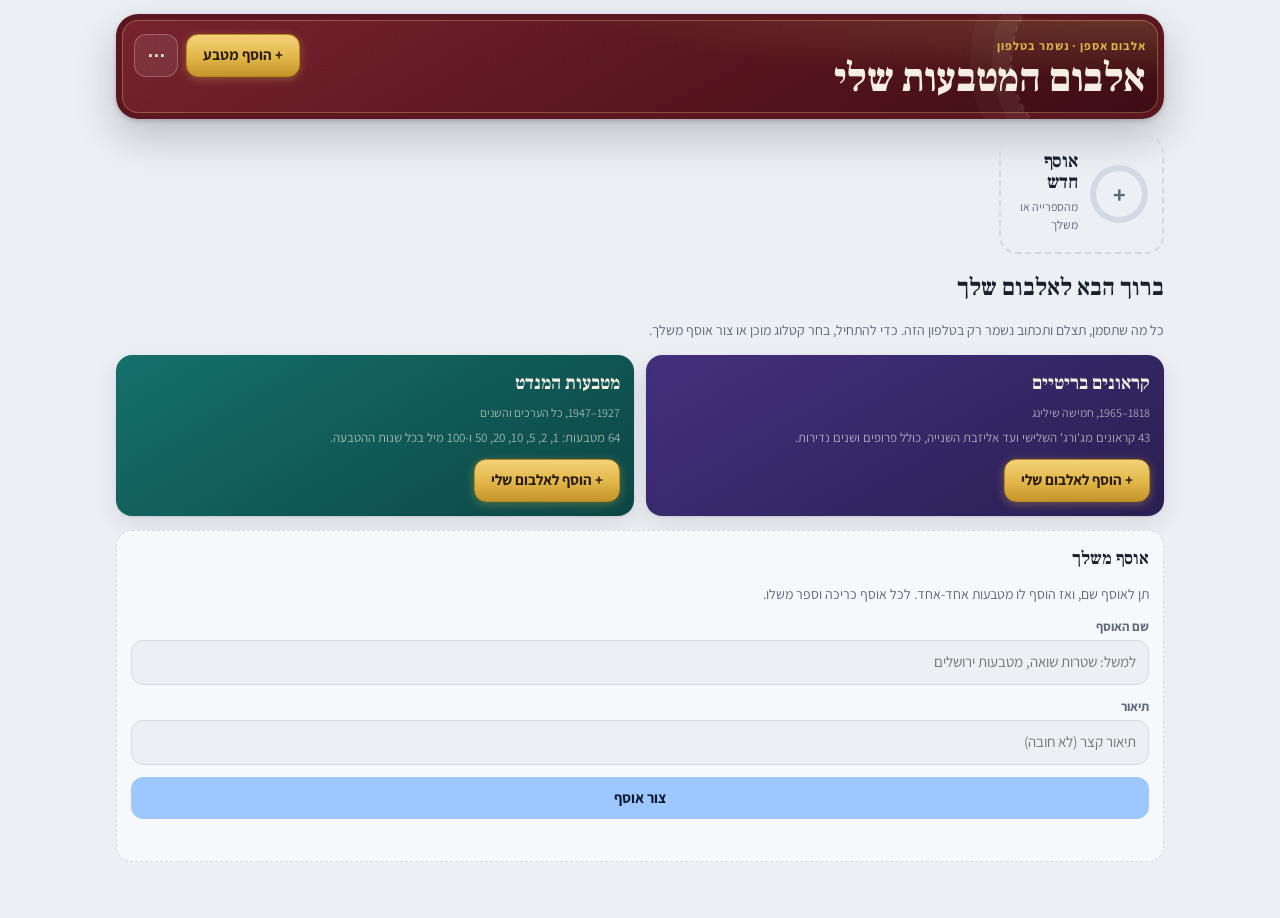
==== index.html @ 90df1fc4 "Separate personal data from the app: catalog library + per-device collections - catalog.js is now a " ====
<!doctype html>
<html lang="he" dir="rtl">
<head>
<meta charset="utf-8">
<meta name="viewport" content="width=device-width, initial-scale=1, viewport-fit=cover">
<meta name="theme-color" content="#1f3b5c">
<meta name="description" content="אלבום מעקב לאוסף מטבעות: מה יש, מה חסר, וצילום כל מטבע">
<title>אלבום מטבעות</title>
<link rel="manifest" href="manifest.webmanifest">
<link rel="icon" href="icons/icon-192.png" type="image/png">
<link rel="apple-touch-icon" href="icons/icon-192.png">
<link rel="preconnect" href="https://fonts.googleapis.com">
<link rel="preconnect" href="https://fonts.gstatic.com" crossorigin>
<link rel="stylesheet" href="https://fonts.googleapis.com/css2?family=Frank+Ruhl+Libre:wght@500;700;900&family=Assistant:wght@400;600;700&display=swap">
<link rel="stylesheet" href="styles.css">
</head>
<body>
<div class="wrap">
  <header class="hero">
    <div class="hero-top">
      <div class="hero-title">
        <span class="eyebrow">אלבום אספן · נשמר בטלפון</span>
        <h1>אלבום המטבעות שלי</h1>
      </div>
      <div class="top-actions">
        <button class="btn gold" id="addBtn" type="button">+ הוסף מטבע</button>
        <button class="btn ghost icon" id="menuBtn" type="button" aria-label="גיבוי והגדרות">⋯</button>
      </div>
    </div>
    <div class="hero-stats" id="stats"></div>
  </header>

  <div class="notice" id="notice" hidden></div>

  <div class="tabs" role="tablist" id="tabs"></div>

  <div class="toolbar">
    <div class="viewtoggle" role="group" aria-label="תצוגה">
      <button class="vt" data-v="album" aria-pressed="true" type="button">אלבום</button>
      <button class="vt" data-v="list" aria-pressed="false" type="button">רשימה</button>
    </div>
    <div class="chips" role="group" aria-label="סינון">
      <button class="chip" data-f="all" aria-pressed="true" type="button">הכול</button>
      <button class="chip" data-f="own" aria-pressed="false" type="button">יש לי</button>
      <button class="chip" data-f="miss" aria-pressed="false" type="button">חסר לי</button>
    </div>
    <div class="legend" id="legend"></div>
  </div>

  <section id="view" aria-live="polite"></section>
</div>

<div id="reader" hidden>
  <div class="reader-stage" id="readerStage"></div>
  <button class="reader-x" id="readerClose" type="button" aria-label="יציאה ממסך מלא">✕</button>
</div>

<div class="toast" id="toast" role="status" aria-live="polite" hidden></div>

<dialog id="sheet"><div class="sheet" id="sheetBody"></div></dialog>
<dialog id="adder"><div class="sheet" id="adderBody"></div></dialog>
<dialog id="menu"><div class="sheet" id="menuBody"></div></dialog>
<dialog id="cropper"><div class="sheet" id="cropperBody"></div></dialog>

<script src="catalog.js"></script>
<script src="store.js"></script>
<script src="photo.js"></script>
<script src="app.js"></script>
</body>
</html>
---- styles.css ----
/* Layout: a collector's album. Paper page; each series is a velvet tray (royal purple + gold for crowns,
   Mediterranean teal + copper for Mandate) with recessed holes; owned coins sit in their holes with a metal sheen. */
:root {
  --paper: #eceff4;
  --paper-2: #f7f8fb;
  --ink: #18202b;
  --muted: #5d6878;
  --line: #d3d9e2;

  /* series: crowns */
  --cr-velvet: #2a1f52; --cr-velvet-2: #43307e; --cr-accent: #e2b648; --cr-accent-ink: #2a1c00;
  /* series: mandate */
  --md-velvet: #0c4645; --md-velvet-2: #15706b; --md-accent: #e8945a; --md-accent-ink: #2b1100;

  --on-velvet: #f5efe1;
  --on-velvet-dim: rgba(245, 239, 225, .62);
  --ruby: #ff5c6c;
  --ok: #2c7a4b;

  --silver-a: #ffffff; --silver-b: #c4ccd6; --silver-c: #727e8c;
  --bronze-a: #ffd7ae; --bronze-b: #c27c45; --bronze-c: #6b3a17;
  --cuni-a: #fbfbf6; --cuni-b: #c9ccc2; --cuni-c: #7f857b;
  --coin-ink: #1a222d;

  --shadow-1: 0 1px 2px rgba(16, 22, 34, .10), 0 8px 24px rgba(16, 22, 34, .10);
  --shadow-2: 0 2px 4px rgba(16, 22, 34, .18), 0 18px 40px rgba(16, 22, 34, .22);
  --f-display: "Frank Ruhl Libre", "David", "Times New Roman", serif;
  --f-body: "Assistant", "Segoe UI", Arial, sans-serif;
  --f-cypher: "Frank Ruhl Libre", Georgia, serif;
  color-scheme: light;

  /* active series (switched by body[data-series]) */
  --velvet: var(--cr-velvet); --velvet-2: var(--cr-velvet-2); --accent: var(--cr-accent); --accent-ink: var(--cr-accent-ink);
}
@media (prefers-color-scheme: dark) { :root {
  --paper: #0d1117; --paper-2: #161c25; --ink: #e9edf3; --muted: #9ba7b6; --line: #2b3542; --ok: #7ccf9b;
  --shadow-1: 0 1px 2px rgba(0, 0, 0, .5), 0 8px 24px rgba(0, 0, 0, .35);
  --shadow-2: 0 2px 4px rgba(0, 0, 0, .6), 0 18px 40px rgba(0, 0, 0, .5);
  color-scheme: dark } }
body[data-series="mandate"] { --velvet: var(--md-velvet); --velvet-2: var(--md-velvet-2); --accent: var(--md-accent); --accent-ink: var(--md-accent-ink); }

* { box-sizing: border-box }
[hidden] { display: none !important; }
html, body { margin: 0; }
body { background: var(--paper); color: var(--ink); font-family: var(--f-body); font-size: 15px; line-height: 1.5;
  padding-top: env(safe-area-inset-top, 0px); padding-bottom: env(safe-area-inset-bottom, 0px); -webkit-tap-highlight-color: transparent; }
.wrap { max-width: 1080px; margin: 0 auto; padding-inline: 16px; padding-block: 14px 56px; display: grid; grid-template-columns: minmax(0, 1fr); gap: 16px; }
#view { display: grid; grid-template-columns: minmax(0, 1fr); gap: 16px; min-width: 0; }
h1, h2, h3 { font-family: var(--f-display); text-wrap: balance; margin: 0; }
button, input, select, textarea { font: inherit; color: inherit; }
button { cursor: pointer; }
:focus-visible { outline: 2px solid var(--accent); outline-offset: 2px; }

/* ---------- buttons ---------- */
.btn { border: 1px solid var(--line); background: var(--paper-2); border-radius: 12px; padding: 9px 16px; font-weight: 700; transition: transform .12s ease, filter .12s ease; }
.btn:active { transform: translateY(1px); }
.btn.gold { background: linear-gradient(180deg, #f3d27a, var(--cr-accent) 55%, #c4942a); color: var(--cr-accent-ink); border-color: #b9891f; box-shadow: 0 2px 10px rgba(226, 182, 72, .35); }
.btn.primary { background: var(--velvet); color: var(--on-velvet); border-color: var(--velvet); }
.btn.accent { background: var(--accent); color: var(--accent-ink); border-color: var(--accent); }
.btn.ghost { background: rgba(255, 255, 255, .08); border-color: rgba(255, 255, 255, .25); color: var(--on-velvet); }
.btn.icon { padding-inline: 12px; font-size: 18px; line-height: 1; }
.btn.danger { color: #c4364a; border-color: currentColor; background: transparent; }
.btn:disabled { opacity: .5; cursor: not-allowed; }

/* ---------- hero ---------- */
.hero { position: relative; overflow: hidden; border-radius: 22px; padding: 20px 18px 18px; color: var(--on-velvet);
  background:
    radial-gradient(120% 140% at 100% 0%, rgba(227, 192, 106, .22), transparent 45%),
    repeating-radial-gradient(circle at 20% 30%, rgba(0, 0, 0, .05) 0 1px, transparent 1px 3px),
    linear-gradient(150deg, #7a2430 0%, #5b1620 55%, #3e0d14 100%);
  box-shadow: inset 0 0 0 6px #5b1620, inset 0 0 0 7px rgba(227, 192, 106, .35), var(--shadow-2); display: grid; gap: 16px; }
.hero::after { content: ""; position: absolute; inset-inline-start: -40px; top: -50px; width: 190px; height: 190px; border-radius: 50%;
  border: 2px dashed rgba(245, 239, 225, .14); box-shadow: 0 0 0 18px rgba(245, 239, 225, .04), 0 0 0 40px rgba(245, 239, 225, .03); pointer-events: none; }
.hero-top { display: flex; flex-wrap: wrap; align-items: start; justify-content: space-between; gap: 12px; position: relative; z-index: 1; }
.eyebrow { font-size: 12px; letter-spacing: .08em; color: var(--cr-accent); font-weight: 700; }
.hero h1 { font-size: clamp(26px, 7vw, 40px); font-weight: 900; line-height: 1.1; letter-spacing: -.01em; }
.top-actions { display: flex; gap: 8px; }
.hero-stats { display: grid; grid-template-columns: repeat(3, minmax(0, 1fr)); gap: 10px; position: relative; z-index: 1; }
.stat { background: rgba(255, 255, 255, .08); border: 1px solid rgba(255, 255, 255, .14); border-radius: 14px; padding: 10px 12px; display: grid; gap: 2px; min-width: 0; }
.stat b { font-family: var(--f-display); font-size: 26px; line-height: 1; font-variant-numeric: tabular-nums; }
.stat span { font-size: 12px; color: var(--on-velvet-dim); }
.stat.gold b { color: var(--cr-accent); }
.stat.copper b { color: var(--md-accent); }

/* ---------- series tabs ---------- */
.tabs { display: grid; grid-template-columns: repeat(2, minmax(0, 1fr)); gap: 12px; }
.tab { --tv: var(--cr-velvet); --tv2: var(--cr-velvet-2); --ta: var(--cr-accent);
  position: relative; text-align: start; border: 2px solid transparent; border-radius: 18px; padding: 14px; color: var(--on-velvet);
  background: linear-gradient(150deg, var(--tv2), var(--tv)); display: grid; grid-template-columns: auto minmax(0, 1fr); gap: 4px 12px; align-items: center;
  box-shadow: var(--shadow-1); opacity: .62; transition: opacity .2s ease, transform .2s ease, box-shadow .2s ease; }
.tab.mandate { --tv: var(--md-velvet); --tv2: var(--md-velvet-2); --ta: var(--md-accent); }
.tab[aria-selected="true"] { opacity: 1; border-color: var(--ta); box-shadow: var(--shadow-2); transform: translateY(-2px); }
.tab .ring { grid-row: span 3; width: 58px; height: 58px; border-radius: 50%; display: grid; place-items: center;
  background: conic-gradient(var(--ta) calc(var(--p) * 1%), rgba(255, 255, 255, .14) 0); }
.tab .ring span { width: 46px; height: 46px; border-radius: 50%; background: var(--tv); display: grid; place-items: center; font-weight: 700; font-size: 14px; font-variant-numeric: tabular-nums; }
.tab .t-name { font-family: var(--f-display); font-size: 19px; font-weight: 700; line-height: 1.15; }
.tab .t-sub { font-size: 12px; color: var(--on-velvet-dim); }
.tab .t-count { font-size: 13px; font-weight: 700; color: var(--ta); font-variant-numeric: tabular-nums; }

/* ---------- toolbar ---------- */
.toolbar { display: flex; flex-wrap: wrap; gap: 10px; align-items: center; justify-content: space-between; }
.chips { display: inline-flex; gap: 4px; padding: 4px; background: var(--paper-2); border: 1px solid var(--line); border-radius: 99px; }
.chip { border: 0; background: transparent; border-radius: 99px; padding: 5px 14px; font-size: 14px; font-weight: 600; color: var(--muted); }
.chip[aria-pressed="true"] { background: var(--velvet); color: var(--on-velvet); box-shadow: 0 2px 8px rgba(0, 0, 0, .18); }
.legend { display: flex; gap: 12px; flex-wrap: wrap; color: var(--muted); font-size: 13px; align-items: center; }
.legend span { display: inline-flex; align-items: center; gap: 6px; }
.legend .mini { width: 14px; height: 14px; border-radius: 50%; display: inline-block; }

.notice { border-radius: 16px; padding: 12px 14px; background: var(--paper-2); border: 1px solid var(--line); box-shadow: var(--shadow-1);
  display: flex; flex-wrap: wrap; gap: 8px 12px; align-items: center; }

/* ---------- velvet album trays ---------- */
.tray { position: relative; border-radius: 20px; padding: 18px 16px; color: var(--on-velvet); min-width: 0; display: grid; grid-template-columns: minmax(0, 1fr); gap: 6px;
  background:
    radial-gradient(140% 90% at 50% -10%, rgba(255, 255, 255, .10), transparent 60%),
    repeating-linear-gradient(45deg, rgba(255, 255, 255, .018) 0 2px, transparent 2px 5px),
    linear-gradient(180deg, var(--velvet-2), var(--velvet));
  box-shadow: inset 0 0 0 1px rgba(255, 255, 255, .06), inset 0 0 0 6px rgba(0, 0, 0, .12), var(--shadow-2); }
.tray-head { display: grid; gap: 2px; padding-bottom: 6px; }
.tray-head h2 { font-size: 22px; }
.tray-head p { margin: 0; color: var(--on-velvet-dim); font-size: 13px; }
.tri { font-size: 13px; color: var(--accent); letter-spacing: .02em; }

.reign { display: grid; gap: 12px; padding-block: 14px 10px; border-top: 1px solid rgba(255, 255, 255, .10); }
.reign-head { display: flex; align-items: center; gap: 12px; }
.cypher { flex: none; width: 46px; height: 46px; border-radius: 50%; display: grid; place-items: center;
  font-family: var(--f-cypher); font-style: italic; font-weight: 700; font-size: 12px; letter-spacing: .02em; color: var(--accent-ink);
  background: radial-gradient(circle at 35% 30%, #fbe7a6, var(--cr-accent) 55%, #9c7316); box-shadow: 0 2px 6px rgba(0, 0, 0, .35); }
.reign-head h3 { font-size: 18px; font-weight: 700; line-height: 1.2; }
.reign-head small { display: block; color: var(--on-velvet-dim); font-size: 12px; font-variant-numeric: tabular-nums; }
.reign-head .mini-bar { margin-inline-start: auto; width: 64px; height: 6px; border-radius: 99px; background: rgba(255, 255, 255, .12); overflow: hidden; flex: none; }
.reign-head .mini-bar i { display: block; height: 100%; background: var(--accent); border-radius: inherit; }
.slots { display: flex; flex-wrap: wrap; gap: 16px 12px; }

/* holes & coins */
.slot { border: 0; background: none; padding: 0; display: grid; justify-items: center; gap: 6px; width: 74px; color: inherit; }
.coin { width: 62px; height: 62px; border-radius: 50%; display: grid; place-items: center; position: relative; overflow: visible;
  font-family: var(--f-display); font-weight: 700; font-size: 15px; font-variant-numeric: tabular-nums; color: var(--on-velvet-dim);
  background: radial-gradient(circle at 50% 35%, rgba(0, 0, 0, .18), rgba(0, 0, 0, .38));
  box-shadow: inset 0 4px 10px rgba(0, 0, 0, .55), inset 0 -1px 0 rgba(255, 255, 255, .10), 0 1px 0 rgba(255, 255, 255, .06);
  transition: transform .18s ease, box-shadow .18s ease; }
.slot:hover .coin { transform: translateY(-2px); }
.slot:active .coin { transform: scale(.95); }
.slot.own .coin { color: var(--coin-ink); box-shadow: inset 0 0 0 3px rgba(255, 255, 255, .45), inset 0 0 0 5px rgba(0, 0, 0, .14), 0 4px 10px rgba(0, 0, 0, .45); }
.slot.own.m-silver .coin { background: radial-gradient(circle at 32% 28%, var(--silver-a), var(--silver-b) 55%, var(--silver-c)); }
.slot.own.m-bronze .coin { background: radial-gradient(circle at 32% 28%, var(--bronze-a), var(--bronze-b) 55%, var(--bronze-c)); }
.slot.own.m-cuni .coin { background: radial-gradient(circle at 32% 28%, var(--cuni-a), var(--cuni-b) 55%, var(--cuni-c)); }
.slot.own .coin::before { content: ""; position: absolute; inset: 0; border-radius: 50%;
  background: linear-gradient(115deg, transparent 35%, rgba(255, 255, 255, .55) 48%, transparent 60%); background-size: 250% 100%; background-position: 120% 0;
  transition: background-position .6s ease; pointer-events: none; }
.slot.own:hover .coin::before { background-position: -20% 0; }
.coin.holed::after { content: ""; position: absolute; width: 12px; height: 12px; border-radius: 50%; top: 50%; left: 50%; transform: translate(-50%, -50%);
  background: var(--velvet); box-shadow: inset 0 2px 3px rgba(0, 0, 0, .6); }
.coin.holed { align-items: start; padding-top: 7px; font-size: 13px; }
.rare-dot { position: absolute; top: -3px; inset-inline-end: -3px; width: 14px; height: 14px; border-radius: 50%;
  background: radial-gradient(circle at 35% 30%, #ffc2c8, var(--ruby) 60%, #a3192a); box-shadow: 0 0 0 2px var(--velvet), 0 0 8px rgba(255, 92, 108, .6); }
.slot .lbl { font-size: 12px; color: var(--on-velvet-dim); text-align: center; line-height: 1.2; min-height: 1.2em; }
.slot.own .lbl { color: var(--accent); font-weight: 700; }
.slot[hidden] { display: none !important; }
.slot.pop .coin { animation: pop .55s cubic-bezier(.2, 1.6, .4, 1); }
@keyframes pop { 0% { transform: scale(.6); } 60% { transform: scale(1.12); } 100% { transform: scale(1); } }

/* mandate matrix */
.matrix-wrap { overflow-x: auto; min-width: 0; margin-inline: -4px; padding-inline: 4px; }
table.matrix { border-collapse: separate; border-spacing: 0; min-width: 800px; width: 100%; }
.matrix th, .matrix td { padding: 7px 3px; text-align: center; vertical-align: middle; }
.matrix thead th { font-size: 12px; color: var(--accent); font-weight: 700; font-variant-numeric: tabular-nums; }
.matrix tbody th { text-align: start; white-space: nowrap; font-family: var(--f-display); font-size: 17px; padding-inline-end: 12px;
  position: sticky; inset-inline-start: 0; background: var(--velvet); z-index: 1; }
.matrix tbody th small { display: block; font-family: var(--f-body); font-size: 11px; color: var(--on-velvet-dim); font-weight: 400; }
.matrix tbody tr + tr td, .matrix tbody tr + tr th { border-top: 1px solid rgba(255, 255, 255, .08); }
.matrix .slot { width: 48px; }
.matrix .coin { width: 42px; height: 42px; font-size: 11px; }
.matrix .coin.holed { padding-top: 4px; font-size: 10px; }
.matrix .coin.holed::after { width: 9px; height: 9px; }
.matrix .rare-dot { width: 11px; height: 11px; }
.matrix .lbl { font-size: 10px; }
.matrix .none { color: rgba(255, 255, 255, .18); }
.cell-pair { display: flex; gap: 2px; justify-content: center; }

.extras h3 { font-size: 18px; }
.extras p { margin: 0; color: var(--on-velvet-dim); font-size: 14px; }

/* ---------- dialogs ---------- */
dialog { border: 0; padding: 0; border-radius: 22px; background: var(--paper-2); color: var(--ink); width: min(470px, calc(100vw - 24px)); max-height: calc(100dvh - 24px); box-shadow: var(--shadow-2); }
dialog::backdrop { background: rgba(8, 10, 20, .55); backdrop-filter: blur(3px); }
dialog[open] { animation: rise .22s ease-out; }
@keyframes rise { from { transform: translateY(14px); opacity: 0; } to { transform: none; opacity: 1; } }
.sheet { display: grid; gap: 14px; padding: 0 0 20px; }
.sheet > :not(.sheet-head) { margin-inline: 20px; }
.sheet > h2:first-child { margin-top: 20px; }
.sheet-head { display: flex; gap: 16px; align-items: center; padding: 22px 20px 18px; color: var(--on-velvet); border-radius: 22px 22px 0 0;
  background: radial-gradient(120% 120% at 100% 0%, rgba(255, 255, 255, .14), transparent 55%), linear-gradient(160deg, var(--velvet-2), var(--velvet)); }
.sheet-head .slot { width: auto; }
.sheet-head .coin { width: 80px; height: 80px; flex: none; font-size: 18px; }
.sheet-head h2 { font-size: 23px; line-height: 1.15; }
.sheet-head p { margin: 4px 0 0; color: var(--on-velvet-dim); font-size: 14px; }
.facts { display: grid; grid-template-columns: auto 1fr; gap: 6px 14px; font-size: 14px; margin: 0; }
.facts dt { color: var(--muted); }
.facts dd { margin: 0; font-weight: 600; }
.rare-note { display: flex; gap: 8px; align-items: center; color: #b22a3c; font-weight: 700; font-size: 14px; background: rgba(255, 92, 108, .10); border-radius: 12px; padding: 8px 12px; }
@media (prefers-color-scheme: dark) { .rare-note { color: #ff9aa4; } }
.status { display: inline-flex; width: fit-content; align-items: center; gap: 6px; font-weight: 700; font-size: 13px; border-radius: 99px; padding: 4px 12px; }
.status.yes { color: #fff; background: var(--ok); }
.status.no { color: var(--muted); background: var(--line); }
form.fields { display: grid; gap: 12px; }
.field { display: grid; gap: 4px; }
.field label { font-size: 13px; color: var(--muted); font-weight: 700; }
.field input, .field select, .field textarea { border: 1px solid var(--line); border-radius: 12px; background: var(--paper); padding: 10px 12px; width: 100%; }
.field input:focus, .field select:focus, .field textarea:focus { border-color: var(--accent); outline: 2px solid color-mix(in srgb, var(--accent) 35%, transparent); }
.grades { display: flex; flex-wrap: wrap; gap: 6px; }
.grades button { border: 1px solid var(--line); background: var(--paper); border-radius: 10px; padding: 6px 10px; font-weight: 700; font-size: 13px; min-width: 44px; }
.grades button[aria-pressed="true"] { background: var(--velvet); color: var(--on-velvet); border-color: var(--velvet); }
.row2 { display: grid; grid-template-columns: 1fr 1fr; gap: 10px; }
.actions { display: flex; flex-wrap: wrap; gap: 8px; justify-content: space-between; align-items: center; }
.photo-slot { display: flex; gap: 10px; align-items: center; border: 1px dashed var(--line); border-radius: 14px; padding: 10px 12px; color: var(--muted); font-size: 13px; }
.photo-slot i { font-style: normal; font-size: 20px; }
.confirm { display: flex; gap: 8px; align-items: center; flex-wrap: wrap; font-size: 14px; }
.msg { font-size: 13px; min-height: 1.2em; }
.msg.err { color: #c4364a; }
.msg.ok { color: var(--ok); }
.muted { color: var(--muted); font-size: 14px; margin: 0; }
hr.sep { border: 0; border-top: 1px solid var(--line); margin-block: 0; }

/* ---------- toast ---------- */
.toast { position: fixed; z-index: 50; inset-inline: 16px; bottom: calc(18px + env(safe-area-inset-bottom, 0px)); margin-inline: auto; width: fit-content; max-width: calc(100vw - 32px);
  background: var(--velvet); color: var(--on-velvet); border: 1px solid var(--accent); border-radius: 99px; padding: 10px 18px; font-weight: 700;
  box-shadow: var(--shadow-2); animation: rise .25s ease-out; }

@media (max-width: 480px) {
  .hero { padding: 16px 14px 14px; border-radius: 18px; }
  .stat b { font-size: 22px; }
  .tabs { gap: 8px; }
  .tab { grid-template-columns: minmax(0, 1fr); padding: 12px; }
  .tab .ring { grid-row: auto; width: 44px; height: 44px; }
  .tab .ring span { width: 34px; height: 34px; font-size: 11px; }
  .tab .t-name { font-size: 16px; }
  .slot { width: 64px; } .coin { width: 54px; height: 54px; font-size: 14px; }
  .row2 { grid-template-columns: 1fr; }
}
@media (prefers-reduced-motion: reduce) { *, *::before { transition: none !important; animation: none !important; } }

/* ---------- photos ---------- */
.coin.has-photo { color: transparent; }
.coin.has-photo img { position: absolute; inset: 0; width: 100%; height: 100%; border-radius: 50%; object-fit: cover; }
.slot.own .coin.has-photo { background: #222; }
.coin.has-photo::after { display: none; }
.photo-slot { flex-direction: column; align-items: stretch; }
.photo-cta { display: grid; gap: 6px; justify-items: start; }
.crop-stage { display: block; margin-inline: auto; border-radius: 14px; touch-action: none; cursor: grab; background: #111; max-width: 100%; }
.crop-stage:active { cursor: grabbing; }
#crop-size { width: 100%; accent-color: var(--cr-accent); }

/* ---------- view toggle ---------- */
.viewtoggle { display: inline-flex; gap: 4px; padding: 4px; background: var(--paper-2); border: 1px solid var(--line); border-radius: 99px; }
.vt { border: 0; background: transparent; border-radius: 99px; padding: 5px 16px; font-size: 14px; font-weight: 700; color: var(--muted); }
.vt[aria-pressed="true"] { background: var(--accent); color: var(--accent-ink); }

/* ---------- album: burgundy binder cover, GRANDE black coin sheets, white coin holders ---------- */
.binder { --leather: #5b1620; --leather-2: #7a2430; --foil: #e3c06a;
  border-radius: 18px; padding: 18px 14px 14px; display: grid; grid-template-columns: minmax(0, 1fr); gap: 12px; color: #f6e7dc; min-width: 0;
  background:
    radial-gradient(120% 80% at 30% 0%, rgba(255, 255, 255, .10), transparent 55%),
    repeating-radial-gradient(circle at 20% 30%, rgba(0, 0, 0, .05) 0 1px, transparent 1px 3px),
    linear-gradient(160deg, var(--leather-2), var(--leather) 60%, #3e0d14);
  box-shadow: inset 0 0 0 2px rgba(0, 0, 0, .25), inset 0 0 0 7px var(--leather), inset 0 0 0 8px rgba(227, 192, 106, .35), var(--shadow-2); }
.binder-title { text-align: center; display: grid; gap: 2px; padding-bottom: 2px; }
.binder-title span { font-family: var(--f-display); font-weight: 900; font-size: clamp(20px, 5.5vw, 28px); letter-spacing: .02em;
  color: var(--foil); text-shadow: 0 1px 0 rgba(0, 0, 0, .55), 0 -1px 0 rgba(255, 240, 200, .25); }
.binder-title small { font-size: 12px; color: rgba(246, 231, 220, .7); }
.binder .btn.ghost { color: #f6e7dc; }

.album { display: flex; gap: 16px; overflow-x: auto; scroll-snap-type: x mandatory; scrollbar-width: none; padding-block: 2px 6px; min-width: 0; }
.album::-webkit-scrollbar { display: none; }
.pg { flex: 0 0 100%; max-width: 560px; margin-inline: auto; scroll-snap-align: start; aspect-ratio: 242 / 312; position: relative;
  border-radius: 4px; color: #e9edf3; display: grid; grid-template-rows: auto minmax(0, 1fr) auto; gap: 1.4%; padding-block: 4% 2.5%; padding-inline: 8% 4.5%;
  background: linear-gradient(180deg, #23262c, #17191d); box-shadow: 0 2px 0 rgba(0, 0, 0, .35), 0 10px 26px rgba(0, 0, 0, .45); }
@media (min-width: 620px) { .pg { flex-basis: 560px; } }
.pg::before { content: ""; position: absolute; inset-block: 9%; inset-inline-start: 2.2%; width: 2.4%; pointer-events: none;
  background: radial-gradient(circle, #0c0d10 42%, rgba(255, 255, 255, .08) 46%, transparent 52%) center / 100% 25.5% repeat-y; }   /* 4-ring holes */
.pg-head { display: flex; flex-wrap: wrap; justify-content: space-between; align-items: baseline; gap: 2px 10px; padding-bottom: 4px; border-bottom: 1px solid rgba(255, 255, 255, .12); }
.pg-title { font-family: var(--f-display); font-weight: 700; font-size: clamp(13px, 3.5vw, 18px); }
.pg-meta, .pg-foot { font-size: clamp(9px, 2.4vw, 12px); color: rgba(233, 237, 243, .6); font-variant-numeric: tabular-nums; }
.pg-foot { display: flex; justify-content: space-between; }
.pg-grid { display: grid; gap: 1.2%; min-height: 0; }

/* clear pocket on the black sheet */
.pocket { position: relative; display: grid; place-items: center; padding: 3%; margin: 0; width: auto; height: 100%; min-height: 0; gap: 0;
  border: 1px solid rgba(255, 255, 255, .10); border-radius: 2px; background: linear-gradient(160deg, rgba(255, 255, 255, .07), rgba(255, 255, 255, .02) 40%); }
.pocket.empty { opacity: .6; }
/* cardboard coin holder (square) with a round film window */
.holder { position: relative; height: 100%; max-width: 100%; aspect-ratio: 1; display: grid; place-items: center; border-radius: 2px;
  background: linear-gradient(160deg, #fbfaf6, #e9e6dd); box-shadow: 0 1px 2px rgba(0, 0, 0, .5); }
.window { position: relative; width: var(--w); aspect-ratio: 1; border-radius: 50%; display: grid; place-items: center; margin-bottom: 10%;
  background: radial-gradient(circle at 40% 35%, #e9eef3, #c9d1d9); box-shadow: inset 0 0 0 1px rgba(0, 0, 0, .18), inset 0 2px 4px rgba(0, 0, 0, .15); }
.window .coin { font-size: clamp(7px, 2.2vw, 13px); }
.pocket:not(.own) .window .coin { background: radial-gradient(circle at 50% 40%, #555c66, #2a2e34); color: rgba(255, 255, 255, .45);
  box-shadow: inset 0 2px 5px rgba(0, 0, 0, .55); }
.window .coin.holed { padding-top: 6%; }
.window .coin.holed::after { width: 18%; height: 18%; background: #d5dbe1; box-shadow: inset 0 1px 2px rgba(0, 0, 0, .4); }
.window .rare-dot { width: clamp(6px, 1.6vw, 10px); height: clamp(6px, 1.6vw, 10px); top: -4%; inset-inline-end: -4%; box-shadow: 0 0 0 1px #fff; }
.hl-lbl { position: absolute; bottom: 4%; inset-inline: 4%; text-align: center; font-size: clamp(7px, 2vw, 11px); line-height: 1.15;
  color: #2a3340; font-weight: 700; font-variant-numeric: tabular-nums; white-space: nowrap; overflow: hidden; text-overflow: ellipsis; font-family: var(--f-body); }
.pocket.own .hl-lbl { color: #1f5d39; }
.hl-mm { position: absolute; top: 3%; inset-inline-start: 5%; font-size: clamp(6px, 1.5vw, 9px); color: #8a8f96; font-variant-numeric: tabular-nums; }
.pg-nav { display: flex; justify-content: center; align-items: center; gap: 12px; }
.pg-ind { font-size: 14px; font-weight: 700; color: rgba(246, 231, 220, .85); font-variant-numeric: tabular-nums; min-width: 96px; text-align: center; }

/* ---------- book: closed cover, two-page spread, 3D page turn ---------- */
.desk { display: grid; gap: 12px; justify-items: center; min-width: 0; }
.book { --pw: min(46vw, 330px); position: relative; width: calc(var(--pw) * 2); max-width: 100%; aspect-ratio: 484 / 312; perspective: 2200px; touch-action: pan-y; }
.book:not(.open) { width: var(--pw); aspect-ratio: 242 / 312; }
@media (max-width: 480px) { .book { --pw: calc((100vw - 32px) / 2); } .book:not(.open) { --pw: calc(100vw - 96px); } }
.side { position: absolute; top: 0; bottom: 0; width: 50%; }
.side.right { right: 0; } .side.left { left: 0; }
.book.open::before { content: ""; position: absolute; inset: -10px -10px; border-radius: 10px; z-index: -1;
  background: linear-gradient(160deg, #7a2430, #5b1620 60%, #3e0d14); box-shadow: inset 0 0 0 3px rgba(227, 192, 106, .25), var(--shadow-2); }
.book.open::after { content: ""; position: absolute; top: 0; bottom: 0; left: 50%; width: 28px; transform: translateX(-50%); pointer-events: none; z-index: 3;
  background: linear-gradient(90deg, transparent, rgba(0, 0, 0, .35) 45%, rgba(0, 0, 0, .45) 50%, rgba(0, 0, 0, .35) 55%, transparent); }   /* spine shadow */
.book .pg { width: 100%; height: 100%; max-width: none; aspect-ratio: auto; border-radius: 3px; flex: none; }
.book .side.left .pg, .leaf.from-left .face-front .pg, .leaf.from-right .face-back .pg { border-radius: 4px 0 0 4px; }
.book .side.right .pg, .leaf.from-left .face-back .pg, .leaf.from-right .face-front .pg { border-radius: 0 4px 4px 0; }
.book .pg { padding-block: 4% 2.5%; padding-inline: 5%; }
.book .pg::before { display: none; }
.book .pg-title { font-size: clamp(9px, 2.4vw, 15px); }
.book .pg-meta, .book .pg-foot { font-size: clamp(7px, 1.8vw, 11px); }
.book .hl-lbl { font-size: clamp(5px, 1.4vw, 10px); }
.book .hl-mm { font-size: clamp(4px, 1vw, 8px); }
.book .window .coin { font-size: clamp(5px, 1.5vw, 12px); }
.pg.back { background: linear-gradient(180deg, #1d2025, #141619); }
.pg.back .pg-head { border-bottom-color: rgba(255, 255, 255, .06); }
.back-holder .holder { background: linear-gradient(160deg, #ece8de, #d9d4c8); }
.back-holder .window .coin { background: radial-gradient(circle at 60% 35%, var(--silver-a), var(--silver-b) 55%, var(--silver-c)); }
.back-holder.m-bronze .window .coin { background: radial-gradient(circle at 60% 35%, var(--bronze-a), var(--bronze-b) 55%, var(--bronze-c)); }
.back-holder.m-cuni .window .coin { background: radial-gradient(circle at 60% 35%, var(--cuni-a), var(--cuni-b) 55%, var(--cuni-c)); }
.pg.lining { display: grid; place-items: center; background:
  repeating-linear-gradient(45deg, rgba(227, 192, 106, .08) 0 6px, transparent 6px 12px), linear-gradient(160deg, #6a1d27, #4a1119); }
.lining-inner { display: grid; gap: 6px; justify-items: center; text-align: center; color: #f3dfc0; padding: 12%; border: 1px solid rgba(227, 192, 106, .45); border-radius: 4px; }
.lining-inner b { font-family: var(--f-display); font-size: clamp(12px, 3.4vw, 22px); color: #e3c06a; }
.lining-inner span { font-size: clamp(8px, 2vw, 13px); }
.ex-libris { letter-spacing: .2em; opacity: .7; }

/* the turning leaf */
.leaf { position: absolute; top: 0; bottom: 0; width: 50%; transform-style: preserve-3d; z-index: 5; will-change: transform; }
.leaf.from-left { left: 0; transform-origin: right center; }
.leaf.from-right { right: 0; transform-origin: left center; }
.face { position: absolute; inset: 0; backface-visibility: hidden; -webkit-backface-visibility: hidden; }
.face-back { transform: rotateY(180deg); }
.leaf-shade { position: absolute; inset: 0; pointer-events: none; opacity: 0; backface-visibility: visible;
  background: linear-gradient(90deg, rgba(0, 0, 0, .55), rgba(0, 0, 0, 0) 60%); }
.leaf.from-right .leaf-shade { background: linear-gradient(270deg, rgba(0, 0, 0, .55), rgba(0, 0, 0, 0) 60%); }

/* closed cover */
.cover { position: absolute; inset: 0; border: 0; padding: 7%; border-radius: 10px 4px 4px 10px; cursor: pointer; color: #f6e7dc; display: grid;
  background:
    radial-gradient(120% 80% at 30% 0%, rgba(255, 255, 255, .12), transparent 55%),
    repeating-radial-gradient(circle at 20% 30%, rgba(0, 0, 0, .06) 0 1px, transparent 1px 3px),
    linear-gradient(160deg, #7a2430, #5b1620 60%, #3e0d14);
  box-shadow: inset -10px 0 14px -8px rgba(0, 0, 0, .55), inset 0 0 0 1px rgba(0, 0, 0, .3), var(--shadow-2); transition: transform .2s ease; }   /* spine on the right (Hebrew binding) */
.cover:hover { transform: translateY(-2px); }
.cover.as-face { position: absolute; inset: 0; transform: none; }
.cover-frame { border: 2px solid rgba(227, 192, 106, .7); outline: 1px solid rgba(227, 192, 106, .35); outline-offset: 5px; border-radius: 4px;
  display: grid; align-content: center; justify-items: center; gap: 8%; text-align: center; padding: 8%; }
.cover-kicker { font-size: clamp(9px, 2.4vw, 13px); letter-spacing: .25em; color: rgba(227, 192, 106, .85); }
.cover-name { font-family: var(--f-display); font-weight: 900; font-size: clamp(22px, 7vw, 40px); line-height: 1.1; color: #e3c06a;
  text-shadow: 0 1px 0 rgba(0, 0, 0, .6), 0 -1px 0 rgba(255, 240, 200, .25); text-wrap: balance; }
.cover-sub { font-size: clamp(10px, 2.6vw, 14px); color: rgba(246, 231, 220, .8); }
.cover-count { font-family: var(--f-display); font-size: clamp(14px, 4vw, 22px); color: #e3c06a; border-top: 1px solid rgba(227, 192, 106, .4); padding-top: 6%; font-variant-numeric: tabular-nums; }
.cover-hint { font-size: 12px; color: rgba(246, 231, 220, .65); }
.desk .pg-nav .btn.ghost { color: var(--ink); border-color: var(--line); background: var(--paper-2); }
.desk .pg-ind { color: var(--muted); }

/* two-sided photos in the coin card */
.ph-pair { display: grid; grid-template-columns: 1fr 1fr; gap: 10px; }
.ph { margin: 0; display: grid; justify-items: center; gap: 4px; }
.ph img, .ph-missing { width: min(120px, 100%); aspect-ratio: 1; border-radius: 50%; object-fit: cover; box-shadow: 0 2px 8px rgba(0, 0, 0, .25); }
.ph-missing { display: grid; place-items: center; background: var(--line); color: var(--muted); font-weight: 700; font-size: 22px; box-shadow: none; }
.ph figcaption { font-size: 12px; color: var(--muted); font-weight: 700; }
.step { font-size: 12px; font-weight: 700; color: var(--accent); letter-spacing: .04em; }
#cropperBody > h2:first-child, #cropperBody > .step:first-child { margin-top: 20px; }

/* ---------- full-screen reading mode ---------- */
#reader { position: fixed; inset: 0; z-index: 40; overflow: hidden; touch-action: none;
  background: radial-gradient(120% 90% at 50% 40%, #3a2418, #1a0f0a 70%, #0d0705); }
body.reading { overflow: hidden; }
.reader-stage { position: absolute; left: 50%; top: 50%; display: grid; place-items: center; transform-origin: center; }
.reader-stage .desk { gap: 10px; }
.reader-x { position: absolute; top: calc(10px + env(safe-area-inset-top, 0px)); inset-inline-end: 12px; z-index: 2; width: 42px; height: 42px; border-radius: 50%;
  border: 1px solid rgba(255, 255, 255, .25); background: rgba(0, 0, 0, .45); color: #f6e7dc; font-size: 18px; }
#reader .pg-nav .btn.ghost { background: rgba(255, 255, 255, .08); color: #f6e7dc; border-color: rgba(255, 255, 255, .22); }
#reader .pg-ind { color: rgba(246, 231, 220, .85); }

/* sizes inside the book follow the page, not the screen */
.book .pg, .cover { container-type: inline-size; }
.book .pg-title { font-size: 5.6cqw; }
.book .pg-meta, .book .pg-foot { font-size: 3.6cqw; }
.book .hl-lbl { font-size: 3cqw; }
.book .hl-mm { font-size: 2.2cqw; }
.book .window .coin { font-size: 3.4cqw; }
.book .lining-inner b { font-size: 7cqw; }
.book .lining-inner span { font-size: 4cqw; }
.cover-kicker { font-size: 4cqw; }
.cover-name { font-size: 11cqw; }
.cover-sub { font-size: 4.4cqw; }
.cover-count { font-size: 7cqw; }
.cover-hint { font-size: 3.8cqw; }
#reader .desk { gap: 6px; }
#reader .pg-nav { gap: 8px; }
#reader .pg-nav .btn { padding: 5px 12px; font-size: 13px; }
#reader .pg-ind { font-size: 13px; min-width: 80px; }
/* reading mode: turn arrows at the sides, page number under the book, book takes the rest */
#reader .desk { position: relative; width: 100%; height: 100%; display: grid; place-items: center; padding-bottom: 22px; }
#reader .pg-nav { position: absolute; inset: 0; display: flex; justify-content: space-between; align-items: center; padding-inline: 8px; pointer-events: none; }
#reader .pg-nav > * { pointer-events: auto; }
#reader .pg-nav .btn { width: 52px; height: 52px; padding: 0; border-radius: 50%; font-size: 0; position: relative; }
#reader .pg-nav .btn::before { font-size: 26px; line-height: 52px; }
#reader .pg-nav .btn:first-child::before { content: "›"; }   /* back: toward the right (Hebrew book) */
#reader .pg-nav .btn:last-child::before { content: "‹"; }    /* forward: toward the left */
#reader .pg-ind { position: absolute; bottom: 4px; left: 50%; transform: translateX(-50%); }

/* ---------- own collections, library, welcome ---------- */
:root { --own-velvet: #23314a; --own-velvet-2: #34507a; --own-accent: #9cc8ff; --own-accent-ink: #0b1a2e; }
body[data-series="own"] { --velvet: var(--own-velvet); --velvet-2: var(--own-velvet-2); --accent: var(--own-accent); --accent-ink: var(--own-accent-ink); }
.tab.own { --tv: var(--own-velvet); --tv2: var(--own-velvet-2); --ta: var(--own-accent); }
.tab.add { --tv: var(--paper-2); --tv2: var(--paper-2); --ta: var(--muted); color: var(--ink); opacity: 1; border: 2px dashed var(--line); box-shadow: none; background: transparent; }
.tab.add .ring { background: var(--line); }
.tab.add .ring span { background: var(--paper); font-size: 24px; color: var(--muted); }
.tab.add .t-sub { color: var(--muted); }
.tabs { grid-template-columns: repeat(auto-fill, minmax(min(100%, 160px), 1fr)); }
body.no-collections .toolbar, body.no-collections .hero-stats { display: none; }
.welcome { display: grid; gap: 14px; }
.welcome h2 { font-size: 24px; }
.lib-grid { display: grid; grid-template-columns: repeat(auto-fit, minmax(min(100%, 220px), 1fr)); gap: 12px; }
.lib-card { --tv: var(--cr-velvet); --tv2: var(--cr-velvet-2); color: var(--on-velvet); border-radius: 16px; padding: 14px; display: grid; gap: 6px; align-content: start;
  background: linear-gradient(150deg, var(--tv2), var(--tv)); box-shadow: var(--shadow-1); }
.lib-card.mandate { --tv: var(--md-velvet); --tv2: var(--md-velvet-2); }
.lib-card b { font-family: var(--f-display); font-size: 19px; }
.lib-card .lib-sub { font-size: 12px; color: var(--on-velvet-dim); }
.lib-card p { margin: 0 0 6px; font-size: 13px; color: var(--on-velvet-dim); }
.lib-card .btn { justify-self: start; }
.lib-own { border: 1px dashed var(--line); border-radius: 16px; padding: 14px; background: var(--paper-2); }
.lib-own b { font-family: var(--f-display); font-size: 18px; }
.col-row { display: flex; flex-wrap: wrap; align-items: center; justify-content: space-between; gap: 8px; padding: 6px 0; border-bottom: 1px solid var(--line); font-size: 14px; }
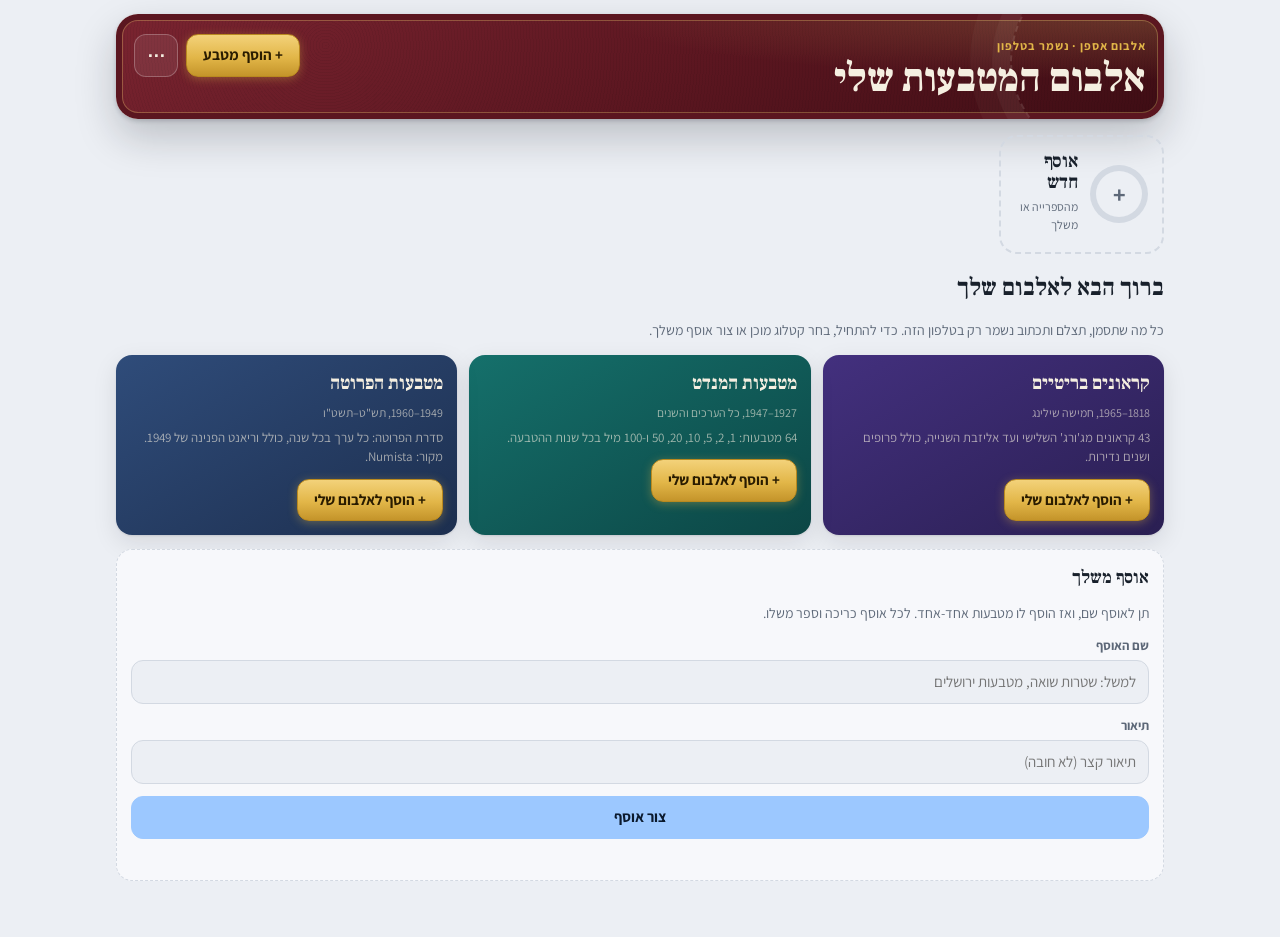
==== commit e9070ad6: "Album order: by value or by year, optionally country first Each collection remembers its own order. " ====
--- a/index.html
+++ b/index.html
@@ -39,12 +39,13 @@
       <button class="vt" data-v="album" aria-pressed="true" type="button">אלבום</button>
       <button class="vt" data-v="list" aria-pressed="false" type="button">רשימה</button>
     </div>
+    <button class="btn customize" id="customizeBtn" type="button" hidden>✎ התאמת האלבום</button>
+    <div class="sortbox" id="sortBox" role="group" aria-label="מיון האלבום" hidden></div>
     <div class="chips" role="group" aria-label="סינון">
       <button class="chip" data-f="all" aria-pressed="true" type="button">הכול</button>
       <button class="chip" data-f="own" aria-pressed="false" type="button">יש לי</button>
       <button class="chip" data-f="miss" aria-pressed="false" type="button">חסר לי</button>
     </div>
-    <div class="legend" id="legend"></div>
   </div>
 
   <section id="view" aria-live="polite"></section>
@@ -60,11 +61,15 @@
 <dialog id="sheet"><div class="sheet" id="sheetBody"></div></dialog>
 <dialog id="adder"><div class="sheet" id="adderBody"></div></dialog>
 <dialog id="menu"><div class="sheet" id="menuBody"></div></dialog>
+<button class="bot-fab" id="botBtn" type="button" aria-label="העוזר של האלבום">💬</button>
+<dialog id="botDlg" aria-label="העוזר של האלבום"><div class="bot" id="botBody"></div></dialog>
+<dialog id="lightbox" aria-label="תמונת המטבע"><div id="lightboxBody"></div></dialog>
 <dialog id="cropper"><div class="sheet" id="cropperBody"></div></dialog>
 
 <script src="catalog.js"></script>
 <script src="store.js"></script>
 <script src="photo.js"></script>
+<script src="bot.js"></script>
 <script src="app.js"></script>
 </body>
 </html>
--- a/styles.css
+++ b/styles.css
@@ -187,6 +187,15 @@
 dialog[open] { animation: rise .22s ease-out; }
 @keyframes rise { from { transform: translateY(14px); opacity: 0; } to { transform: none; opacity: 1; } }
 .sheet { display: grid; gap: 14px; padding: 0 0 20px; }
+#sheet .sheet { position: relative; }
+.sheet-x {
+  position: absolute; top: 10px; right: 10px; z-index: 5;
+  width: 38px; height: 38px; padding: 0; display: grid; place-items: center;
+  border: 1px solid rgba(255,255,255,.28); border-radius: 50%;
+  background: rgba(0,0,0,.38); color: #fff; font-size: 18px; line-height: 1;
+  cursor: pointer; backdrop-filter: blur(4px);
+}
+.sheet-x:active { transform: scale(.94); }
 .sheet > :not(.sheet-head) { margin-inline: 20px; }
 .sheet > h2:first-child { margin-top: 20px; }
 .sheet-head { display: flex; gap: 16px; align-items: center; padding: 22px 20px 18px; color: var(--on-velvet); border-radius: 22px 22px 0 0;
@@ -256,7 +265,7 @@
 .vt { border: 0; background: transparent; border-radius: 99px; padding: 5px 16px; font-size: 14px; font-weight: 700; color: var(--muted); }
 .vt[aria-pressed="true"] { background: var(--accent); color: var(--accent-ink); }
 
-/* ---------- album: burgundy binder cover, GRANDE black coin sheets, white coin holders ---------- */
+/* ---------- album: burgundy binder cover, black coin sheets, white coin holders ---------- */
 .binder { --leather: #5b1620; --leather-2: #7a2430; --foil: #e3c06a;
   border-radius: 18px; padding: 18px 14px 14px; display: grid; grid-template-columns: minmax(0, 1fr); gap: 12px; color: #f6e7dc; min-width: 0;
   background:
@@ -385,6 +394,71 @@
 body.reading { overflow: hidden; }
 .reader-stage { position: absolute; left: 50%; top: 50%; display: grid; place-items: center; transform-origin: center; }
 .reader-stage .desk { gap: 10px; }
+#reader .book {
+  transform: translate3d(var(--reader-pan-x, 0px), var(--reader-pan-y, 0px), 0) scale(var(--reader-zoom, 1));
+  transform-origin: center;
+  transition: transform .16s ease-out;
+  will-change: transform;
+  backface-visibility: hidden;
+  contain: layout paint;
+}
+#reader .desk.zoomed .book { transition: none; cursor: zoom-out; }
+
+/* Portrait reader: one physical sheet front at a time; backs are intentionally skipped. */
+#reader .book.single-page {
+  width: var(--pw);
+  aspect-ratio: 242 / 312;
+}
+#reader .book.single-page .side.left { left: 0; width: 100%; }
+#reader .book.single-page .side.right { display: none; }
+/* Portrait is gesture-driven: no arrow buttons and no invisible edge-turn zones. */
+#reader .book.single-page ~ .page-edges { display: none !important; }
+#reader .desk:has(.book.single-page) .pg-nav > .btn { display: none !important; }
+#reader .book.single-page.open::after { display: none; }
+#reader .book.single-page.open::before { inset: -8px; }
+#reader .book.single-page .side.left .pg { border-radius: 4px; }
+#reader .book.single-page { perspective: 1800px; }
+#reader .book.single-page::after {
+  content: ""; display: block; position: absolute; top: 2%; bottom: 2%; right: -10px; width: 18px;
+  border-radius: 9px; z-index: 7; pointer-events: none;
+  background:
+    radial-gradient(circle at 50% 8%, #ddd 0 3px, #777 3.5px 5px, transparent 5.5px),
+    radial-gradient(circle at 50% 25%, #ddd 0 3px, #777 3.5px 5px, transparent 5.5px),
+    radial-gradient(circle at 50% 42%, #ddd 0 3px, #777 3.5px 5px, transparent 5.5px),
+    radial-gradient(circle at 50% 59%, #ddd 0 3px, #777 3.5px 5px, transparent 5.5px),
+    radial-gradient(circle at 50% 76%, #ddd 0 3px, #777 3.5px 5px, transparent 5.5px),
+    radial-gradient(circle at 50% 93%, #ddd 0 3px, #777 3.5px 5px, transparent 5.5px);
+  filter: drop-shadow(-2px 2px 2px rgba(0,0,0,.45));
+}
+#reader .book.single-page .side.left::after {
+  content: ""; position: absolute; top: 0; bottom: 0; right: 0; width: 18px; z-index: 2; pointer-events: none;
+  background: linear-gradient(90deg, transparent, rgba(0,0,0,.28));
+}
+#reader .desk.zoomed .pg-nav { opacity: .35; }
+
+/* Pinch performance mode: keep the live DOM, but strip expensive paint effects while it moves. */
+#readerStage.pinching .book,
+#readerStage.pinching .book * {
+  transition: none !important;
+  animation: none !important;
+}
+#readerStage.pinching .book { box-shadow: none !important; }
+#readerStage.pinching .book .pg,
+#readerStage.pinching .book .holder,
+#readerStage.pinching .book .window,
+#readerStage.pinching .book .coin {
+  box-shadow: none !important;
+  filter: none !important;
+}
+#readerStage.pinching .book .coin::before,
+#readerStage.pinching .book .coin::after,
+#readerStage.pinching .book .pg::after {
+  display: none !important;
+}
+#readerStage.pinching .book img {
+  image-rendering: auto;
+  backface-visibility: hidden;
+}
 .reader-x { position: absolute; top: calc(10px + env(safe-area-inset-top, 0px)); inset-inline-end: 12px; z-index: 2; width: 42px; height: 42px; border-radius: 50%;
   border: 1px solid rgba(255, 255, 255, .25); background: rgba(0, 0, 0, .45); color: #f6e7dc; font-size: 18px; }
 #reader .pg-nav .btn.ghost { background: rgba(255, 255, 255, .08); color: #f6e7dc; border-color: rgba(255, 255, 255, .22); }
@@ -416,7 +490,27 @@
 #reader .pg-nav .btn::before { font-size: 26px; line-height: 52px; }
 #reader .pg-nav .btn:first-child::before { content: "›"; }   /* back: toward the right (Hebrew book) */
 #reader .pg-nav .btn:last-child::before { content: "‹"; }    /* forward: toward the left */
-#reader .pg-ind { position: absolute; bottom: 4px; left: 50%; transform: translateX(-50%); }
+#reader .pg-ind { position: static; transform: none; }
+#reader .pg-center {
+  position: absolute; bottom: 4px; left: 50%; transform: translateX(-50%);
+  display: flex; align-items: center; gap: 8px; pointer-events: auto;
+}
+#reader .pg-jump {
+  max-width: min(42vw, 220px); height: 34px; padding: 0 28px 0 8px;
+  border: 1px solid rgba(255,255,255,.22); border-radius: 10px;
+  background: rgba(20,20,24,.82); color: #f6e7dc; font: inherit; font-size: 12px;
+}
+#reader .page-edges { position: absolute; inset: 0; pointer-events: none; z-index: 4; }
+#reader .page-edge {
+  position: absolute; top: 8%; bottom: 8%; width: clamp(14px, 3vw, 24px);
+  border: 0; padding: 0; background: transparent; opacity: 0;
+  pointer-events: auto; touch-action: manipulation; cursor: pointer;
+}
+/* Navigation taps live at the extreme screen edges, completely outside the album page. */
+#reader .page-edge-left { left: max(0px, env(safe-area-inset-left, 0px)); }
+#reader .page-edge-right { right: max(0px, env(safe-area-inset-right, 0px)); }
+#readerStage.pinching .page-edges { pointer-events: none; }
+#readerStage.pinching .page-edge { pointer-events: none; }
 
 /* ---------- own collections, library, welcome ---------- */
 :root { --own-velvet: #23314a; --own-velvet-2: #34507a; --own-accent: #9cc8ff; --own-accent-ink: #0b1a2e; }
@@ -439,5 +533,117 @@
 .lib-card p { margin: 0 0 6px; font-size: 13px; color: var(--on-velvet-dim); }
 .lib-card .btn { justify-self: start; }
 .lib-own { border: 1px dashed var(--line); border-radius: 16px; padding: 14px; background: var(--paper-2); }
+.lib-choice { min-height: 150px; border: 1px solid var(--line); border-radius: 18px; padding: 20px; background: var(--paper-2); color: var(--ink); display: grid; gap: 8px; place-items: center; text-align: center; box-shadow: var(--shadow-1); }
+.lib-choice:active { transform: translateY(1px); }
+.lib-choice-icon { font-size: 34px; color: var(--accent); line-height: 1; }
+.lib-choice b { font-family: var(--f-display); font-size: 21px; }
+.lib-choice > span:last-child { color: var(--muted); font-size: 13px; max-width: 260px; }
 .lib-own b { font-family: var(--f-display); font-size: 18px; }
 .col-row { display: flex; flex-wrap: wrap; align-items: center; justify-content: space-between; gap: 8px; padding: 6px 0; border-bottom: 1px solid var(--line); font-size: 14px; }
+
+/* ---------- full-screen photo ---------- */
+dialog#lightbox { width: 100vw; height: 100dvh; max-width: none; max-height: none; margin: 0; padding: 0; border-radius: 0; background: #050608; color: #f3f4f6; }
+dialog#lightbox::backdrop { background: #000; }
+#lightboxBody { position: relative; width: 100%; height: 100%; display: grid; grid-template-rows: 1fr auto auto; place-items: center; gap: 10px;
+  padding: calc(56px + env(safe-area-inset-top, 0px)) 12px calc(20px + env(safe-area-inset-bottom, 0px)); }
+.lb-img { width: min(96vw, 82dvh); aspect-ratio: 1; object-fit: contain; border-radius: 50%; box-shadow: 0 0 0 1px rgba(255, 255, 255, .08), 0 20px 60px rgba(0, 0, 0, .6); touch-action: pan-y; user-select: none; }
+.lb-cap { display: grid; gap: 2px; text-align: center; }
+.lb-cap b { font-family: var(--f-display); font-size: 20px; }
+.lb-cap span { font-size: 13px; color: rgba(243, 244, 246, .65); }
+.lb-tabs { display: inline-flex; gap: 4px; padding: 4px; border-radius: 99px; background: rgba(255, 255, 255, .08); }
+.lb-tabs button { border: 0; background: transparent; color: rgba(243, 244, 246, .75); border-radius: 99px; padding: 6px 18px; font-weight: 700; }
+.lb-tabs button[aria-pressed="true"] { background: #f3f4f6; color: #0b0d10; }
+.lb-x { position: absolute; top: calc(10px + env(safe-area-inset-top, 0px)); inset-inline-end: 12px; width: 42px; height: 42px; border-radius: 50%;
+  border: 1px solid rgba(255, 255, 255, .25); background: rgba(255, 255, 255, .06); color: #f3f4f6; font-size: 18px; }
+.ph-open { border: 0; padding: 0; background: none; cursor: zoom-in; border-radius: 50%; }
+.head-photo { border: 0; padding: 0; background: none; cursor: zoom-in; width: auto; }
+
+/* crop: rotation */
+.rot-box { display: grid; grid-template-columns: auto minmax(0, 1fr); gap: 14px; align-items: center; }
+.crop-preview { width: 104px; height: 104px; border-radius: 50%; box-shadow: 0 2px 10px rgba(0, 0, 0, .3); }
+.rot-ctl { display: grid; gap: 6px; min-width: 0; }
+.rot-title { font-size: 13px; font-weight: 700; color: var(--muted); }
+.rot-fine { font-size: 12px; color: var(--muted); }
+.rot-deg { font-variant-numeric: tabular-nums; font-weight: 700; color: var(--muted); min-width: 40px; }
+#crop-rot { width: 100%; accent-color: var(--cr-accent); }
+
+/* ---------- customize ---------- */
+.btn.customize { border-radius: 99px; padding: 6px 14px; font-size: 14px; }
+.cz-list { display: grid; gap: 6px; max-height: 52dvh; overflow: auto; padding-inline-end: 4px; }
+.cz-group { border: 1px solid var(--line); border-radius: 12px; background: var(--paper); }
+.cz-group summary { display: flex; align-items: center; justify-content: space-between; gap: 8px; padding: 8px 12px; cursor: pointer; list-style: none; }
+.cz-group summary::-webkit-details-marker { display: none; }
+.cz-group summary::after { content: "▾"; color: var(--muted); }
+.cz-group[open] summary::after { content: "▴"; }
+.cz-g { display: inline-flex; align-items: center; gap: 8px; }
+.cz-g b { font-size: 14px; }
+.cz-n { margin-inline-start: auto; font-size: 12px; color: var(--muted); }
+.cz-items { display: grid; grid-template-columns: repeat(auto-fill, minmax(150px, 1fr)); gap: 4px 10px; padding: 4px 12px 10px; }
+.cz-item { display: inline-flex; align-items: center; gap: 6px; font-size: 13px; }
+.cz-list input[type=checkbox] { width: 18px; height: 18px; accent-color: var(--accent); }
+
+/* ---------- assistant ---------- */
+.bot-fab { position: fixed; z-index: 30; bottom: calc(18px + env(safe-area-inset-bottom, 0px)); inset-inline-start: 16px; width: 56px; height: 56px; border-radius: 50%;
+  border: 0; font-size: 24px; color: #fff; background: radial-gradient(circle at 35% 30%, #a43a49, #5b1620 70%); box-shadow: 0 6px 18px rgba(91, 22, 32, .45); }
+body.reading .bot-fab, body.no-collections .bot-fab { display: none; }
+dialog#botDlg { width: min(480px, calc(100vw - 16px)); height: min(640px, calc(100dvh - 24px)); }
+.bot { display: grid; grid-template-rows: auto minmax(0, 1fr) auto auto; height: 100%; }
+.bot-head { display: flex; align-items: center; justify-content: space-between; padding: 14px 16px; color: #f6e7dc;
+  background: linear-gradient(150deg, #7a2430, #5b1620); border-radius: 22px 22px 0 0; }
+.bot-head b { font-family: var(--f-display); font-size: 19px; }
+.bot-x { position: static; }
+.bot-msgs { overflow: auto; padding: 14px; display: grid; align-content: start; gap: 8px; }
+.bot-msg { max-width: 86%; padding: 9px 12px; border-radius: 14px; white-space: pre-line; font-size: 14px; line-height: 1.45; display: grid; gap: 6px; }
+.bot-msg.bot { justify-self: start; background: var(--paper); border: 1px solid var(--line); border-start-start-radius: 4px; }
+.bot-msg.me { justify-self: end; background: var(--velvet); color: var(--on-velvet); border-start-end-radius: 4px; }
+.bot-undo { justify-self: start; padding: 3px 10px; font-size: 12px; }
+.bot-chips { display: flex; gap: 6px; flex-wrap: wrap; padding: 0 14px 8px; }
+.bot-chips .chip { border: 1px solid var(--line); }
+.bot-form { display: flex; gap: 8px; padding: 10px 14px 14px; border-top: 1px solid var(--line); }
+.bot-form input { flex: 1; min-width: 0; border: 1px solid var(--line); border-radius: 12px; background: var(--paper); padding: 10px 12px; }
+
+.cz-var { display: flex; gap: 8px; align-items: center; padding: 10px 12px; border-radius: 12px; background: var(--paper); border: 1px solid var(--line); font-size: 14px; }
+.cz-var input { width: 18px; height: 18px; accent-color: var(--accent); }
+.cz-var small { color: var(--muted); }
+/* catalogs loaded from files get a neutral navy/silver look until they define their own */
+:root { --file-velvet: #1d2f4f; --file-velvet-2: #2f4c7a; --file-accent: #c9d6ea; --file-accent-ink: #0d1a2e; }
+body[data-series="file"] { --velvet: var(--file-velvet); --velvet-2: var(--file-velvet-2); --accent: var(--file-accent); --accent-ink: var(--file-accent-ink); }
+.tab.file, .lib-card.file { --tv: var(--file-velvet); --tv2: var(--file-velvet-2); --ta: var(--file-accent); }
+
+.ph-src { display: flex; flex-wrap: wrap; gap: 6px 8px; align-items: center; }
+.photo-cta b { font-size: 14px; }
+
+/* aluminium coins: lighter and flatter than silver */
+:root { --alu-a: #ffffff; --alu-b: #d9dde2; --alu-c: #9aa3ad; }
+.slot.own.m-alu .coin { background: radial-gradient(circle at 32% 28%, var(--alu-a), var(--alu-b) 60%, var(--alu-c)); }
+.back-holder.m-alu .window .coin { background: radial-gradient(circle at 60% 35%, var(--alu-a), var(--alu-b) 60%, var(--alu-c)); }
+
+/* Portrait page-turn v2: the current sheet stays opaque and peels away from the binder. */
+#reader .book.single-page { perspective: 1200px; transform-style: preserve-3d; }
+#reader .book.single-page .single-turn {
+  transform-origin: right center;
+  opacity: 1 !important;
+  overflow: hidden;
+  box-shadow: -20px 10px 34px rgba(0,0,0,.42);
+}
+#reader .book.single-page .single-turn-shade {
+  position: absolute; inset: 0; z-index: 30; pointer-events: none; opacity: .08;
+  background:
+    linear-gradient(90deg, rgba(255,255,255,.18) 0%, transparent 20%, transparent 58%, rgba(0,0,0,.5) 100%);
+}
+#reader .book.single-page .single-turn-back { transform-origin: right center; }
+@media (orientation: portrait) {
+  #reader .desk { padding-bottom: 6px; }
+  #reader .pg-center { bottom: 1px; }
+}
+
+.ph-edit { padding: 4px 10px; font-size: 12px; }
+
+/* album order */
+.sortbox { display: inline-flex; align-items: center; gap: 6px; flex-wrap: wrap; }
+.sort-lbl { font-size: 13px; font-weight: 700; color: var(--muted); }
+.sort-opts { display: inline-flex; gap: 4px; padding: 4px; background: var(--paper-2); border: 1px solid var(--line); border-radius: 99px; }
+.so { border: 0; background: transparent; border-radius: 99px; padding: 5px 14px; font-size: 14px; font-weight: 700; color: var(--muted); }
+.so[aria-pressed="true"] { background: var(--accent); color: var(--accent-ink); }
+.so-country { border: 1px solid var(--line); background: var(--paper-2); border-radius: 99px; padding: 6px 12px; font-size: 14px; font-weight: 700; color: var(--muted); }
+.so-country[aria-pressed="true"] { background: var(--accent); color: var(--accent-ink); border-color: transparent; }
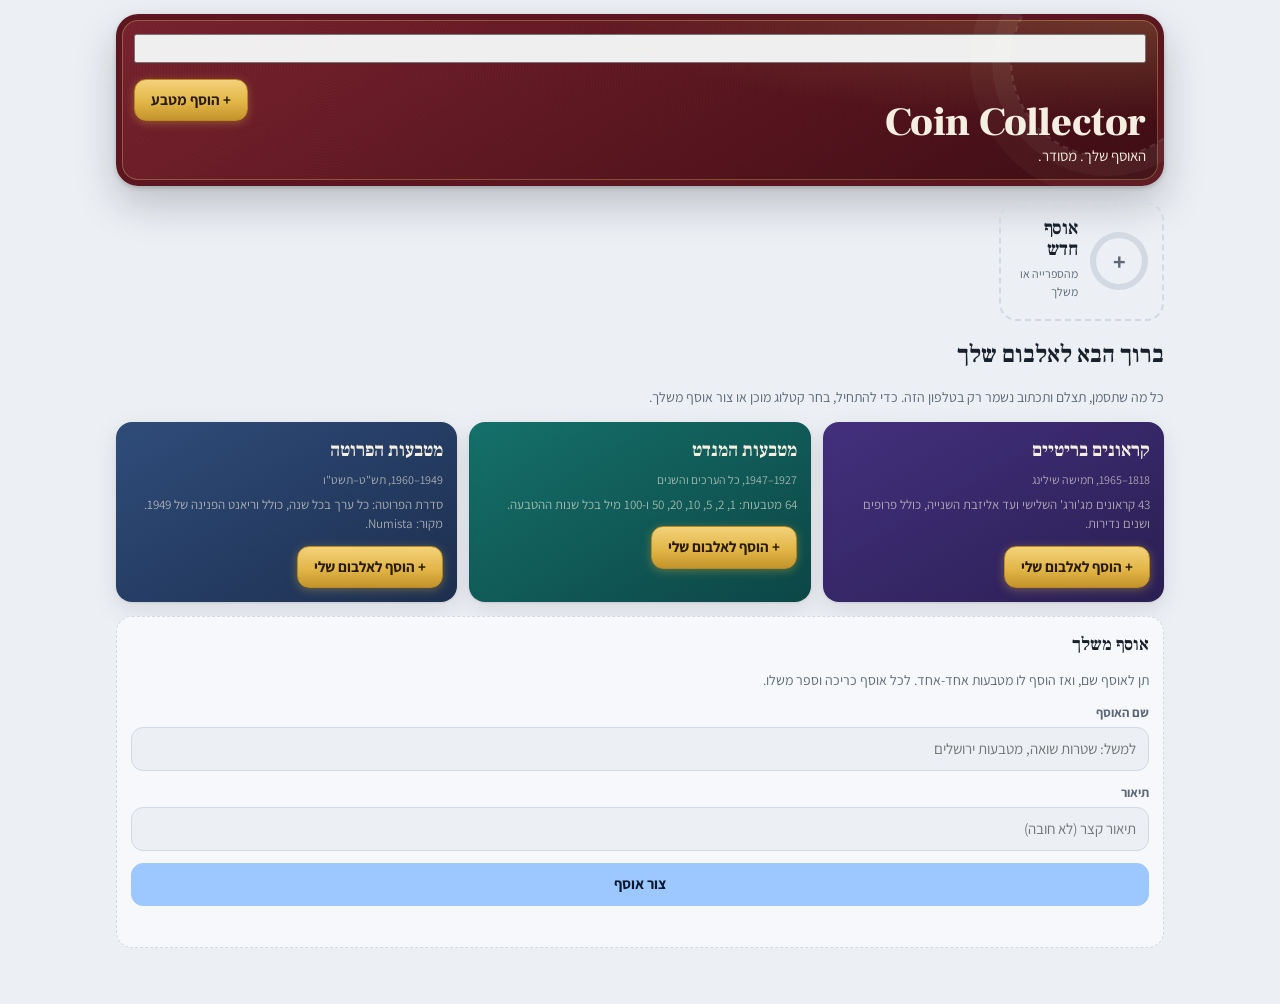
==== commit cbe7845a: "Rebrand app header as Coin Collector" ====
--- a/index.html
+++ b/index.html
@@ -4,8 +4,8 @@
 <meta charset="utf-8">
 <meta name="viewport" content="width=device-width, initial-scale=1, viewport-fit=cover">
 <meta name="theme-color" content="#1f3b5c">
-<meta name="description" content="אלבום מעקב לאוסף מטבעות: מה יש, מה חסר, וצילום כל מטבע">
-<title>אלבום מטבעות</title>
+<meta name="description" content="Coin Collector — ניהול אוסף המטבעות שלך">
+<title>Coin Collector</title>
 <link rel="manifest" href="manifest.webmanifest">
 <link rel="icon" href="icons/icon-192.png" type="image/png">
 <link rel="apple-touch-icon" href="icons/icon-192.png">
@@ -17,15 +17,16 @@
 <body>
 <div class="wrap">
   <header class="hero">
+    <button class="hero-menu" id="menuBtn" type="button" aria-label="תפריט">⋯</button>
     <div class="hero-top">
-      <div class="hero-title">
-        <span class="eyebrow">אלבום אספן · נשמר בטלפון</span>
-        <h1>אלבום המטבעות שלי</h1>
+      <div class="brand">
+        <img class="brand-logo" src="icons/coin-collector-logo.png" alt="" aria-hidden="true">
+        <div class="hero-title">
+          <h1>Coin Collector</h1>
+          <span class="brand-sub">האוסף שלך. מסודר.</span>
+        </div>
       </div>
-      <div class="top-actions">
-        <button class="btn gold" id="addBtn" type="button">+ הוסף מטבע</button>
-        <button class="btn ghost icon" id="menuBtn" type="button" aria-label="גיבוי והגדרות">⋯</button>
-      </div>
+      <button class="btn gold hero-add" id="addBtn" type="button">+ הוסף מטבע</button>
     </div>
     <div class="hero-stats" id="stats"></div>
   </header>
--- a/styles.css
+++ b/styles.css
@@ -490,16 +490,26 @@
 #reader .pg-nav .btn::before { font-size: 26px; line-height: 52px; }
 #reader .pg-nav .btn:first-child::before { content: "›"; }   /* back: toward the right (Hebrew book) */
 #reader .pg-nav .btn:last-child::before { content: "‹"; }    /* forward: toward the left */
-#reader .pg-ind { position: static; transform: none; }
+#reader .pg-ind {
+  position: absolute; bottom: calc(8px + env(safe-area-inset-bottom, 0px)); left: 50%;
+  transform: translateX(-50%); padding: 5px 10px; min-width: 0;
+  border-radius: 999px; background: rgba(12,14,18,.52); color: rgba(246,231,220,.78);
+  font-size: 11px; font-weight: 700; backdrop-filter: blur(8px);
+}
 #reader .pg-center {
-  position: absolute; bottom: 4px; left: 50%; transform: translateX(-50%);
-  display: flex; align-items: center; gap: 8px; pointer-events: auto;
+  position: absolute; top: calc(12px + env(safe-area-inset-top, 0px)); right: 14px;
+  display: block; pointer-events: auto; z-index: 8;
 }
 #reader .pg-jump {
-  max-width: min(42vw, 220px); height: 34px; padding: 0 28px 0 8px;
-  border: 1px solid rgba(255,255,255,.22); border-radius: 10px;
-  background: rgba(20,20,24,.82); color: #f6e7dc; font: inherit; font-size: 12px;
-}
+  width: min(54vw, 230px); height: 42px; padding: 0 38px 0 14px;
+  border: 1px solid rgba(227,192,106,.45); border-radius: 14px;
+  background:
+    linear-gradient(180deg, rgba(76,27,34,.94), rgba(45,16,22,.96));
+  color: #f7eadf; font: inherit; font-size: 13px; font-weight: 700;
+  box-shadow: 0 6px 22px rgba(0,0,0,.28), inset 0 1px rgba(255,255,255,.08);
+  backdrop-filter: blur(10px); outline: none; cursor: pointer;
+}
+#reader .pg-jump:focus { border-color: rgba(227,192,106,.85); box-shadow: 0 0 0 3px rgba(227,192,106,.14), 0 6px 22px rgba(0,0,0,.28); }
 #reader .page-edges { position: absolute; inset: 0; pointer-events: none; z-index: 4; }
 #reader .page-edge {
   position: absolute; top: 8%; bottom: 8%; width: clamp(14px, 3vw, 24px);
@@ -634,7 +644,11 @@
 #reader .book.single-page .single-turn-back { transform-origin: right center; }
 @media (orientation: portrait) {
   #reader .desk { padding-bottom: 6px; }
-  #reader .pg-center { bottom: 1px; }
+  #reader .pg-center {
+    top: calc(62px + env(safe-area-inset-top, 0px));
+    right: 10px;
+  }
+  #reader .pg-jump { width: min(62vw, 220px); height: 40px; }
 }
 
 .ph-edit { padding: 4px 10px; font-size: 12px; }
@@ -647,3 +661,24 @@
 .so[aria-pressed="true"] { background: var(--accent); color: var(--accent-ink); }
 .so-country { border: 1px solid var(--line); background: var(--paper-2); border-radius: 99px; padding: 6px 12px; font-size: 14px; font-weight: 700; color: var(--muted); }
 .so-country[aria-pressed="true"] { background: var(--accent); color: var(--accent-ink); border-color: transparent; }
+
+/* reader: side index and zoom buttons */
+#reader .pg-rail { position: absolute; z-index: 6; right: max(4px, env(safe-area-inset-right, 0px));
+  /* between the page picker (top right) and the bottom edge, centred in that space */
+  top: calc(64px + env(safe-area-inset-top, 0px)); bottom: 48px; height: fit-content; margin-block: auto;
+  display: flex; flex-direction: column; gap: 3px; max-height: calc(100% - 112px); overflow-y: auto; scrollbar-width: none;
+  padding: 4px; border-radius: 12px; background: rgba(12, 8, 6, .55); }
+#reader .pg-rail::-webkit-scrollbar { display: none; }
+#reader .pg-rail button { flex: none; max-width: 64px; padding: 5px 6px; border: 0; border-radius: 8px; background: transparent;
+  color: rgba(246, 231, 220, .8); font: inherit; font-size: 11px; font-weight: 700; line-height: 1.15; white-space: normal; overflow-wrap: anywhere; }
+#reader .pg-rail button[aria-current] { background: #e2b648; color: #2a1606; }
+#reader .desk.zoomed .pg-rail { opacity: .45; }
+/* with an index on the right, the turn arrows sit low so the two don't overlap */
+#reader .desk.has-rail .pg-nav { align-items: flex-end; padding-bottom: 46px; }
+#reader .desk.has-rail .pg-nav > .btn:first-child { margin-right: 0; }
+#reader .zoom-ctl { position: absolute; z-index: 6; top: calc(62px + env(safe-area-inset-top, 0px)); left: max(16px, env(safe-area-inset-left, 0px)); display: flex; flex-direction: column; gap: 6px; }
+#reader .zoom-ctl button { width: 34px; height: 34px; border-radius: 50%; border: 1px solid rgba(255, 255, 255, .25); background: rgba(0, 0, 0, .45);
+  color: #f6e7dc; font-size: 20px; line-height: 1; padding: 0; }
+@media (orientation: portrait) {
+  #reader .pg-rail { top: calc(112px + env(safe-area-inset-top, 0px)); max-height: calc(100% - 160px); }
+}
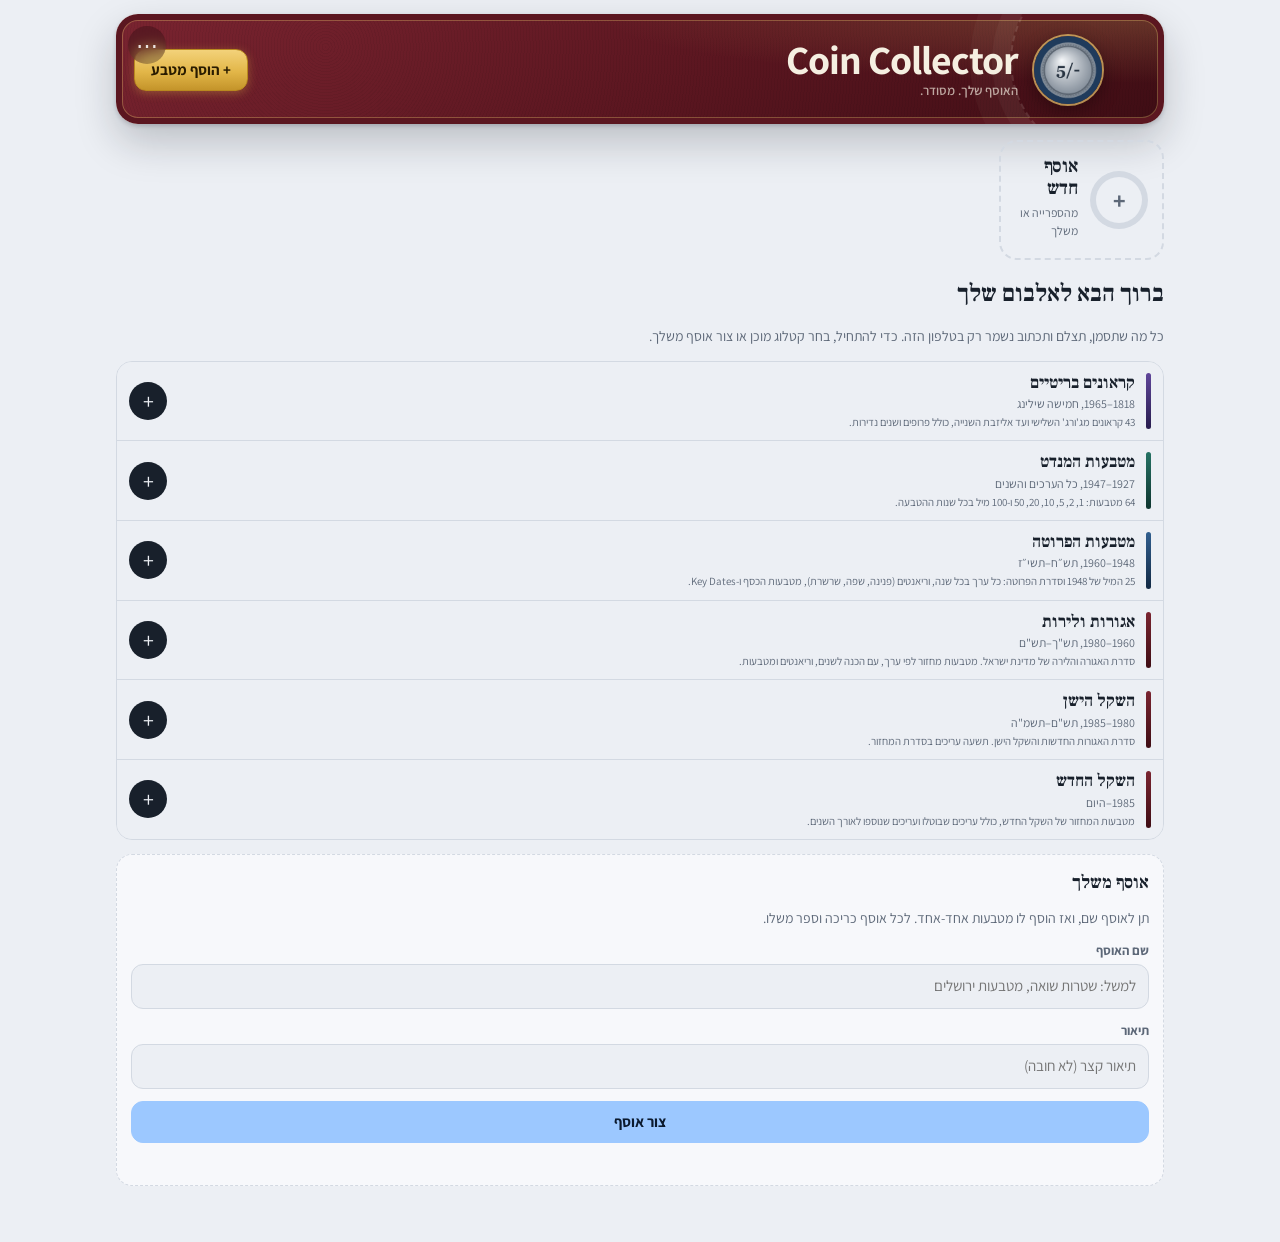
==== commit cab8987e: "Mark lira and old-shekel key dates; fix the missing header logo Adds tools/mark_key_dates.py, which " ====
--- a/index.html
+++ b/index.html
@@ -20,7 +20,7 @@
     <button class="hero-menu" id="menuBtn" type="button" aria-label="תפריט">⋯</button>
     <div class="hero-top">
       <div class="brand">
-        <img class="brand-logo" src="icons/coin-collector-logo.png" alt="" aria-hidden="true">
+        <img class="brand-logo" src="icons/icon-192.png" alt="" aria-hidden="true">
         <div class="hero-title">
           <h1>Coin Collector</h1>
           <span class="brand-sub">האוסף שלך. מסודר.</span>
--- a/styles.css
+++ b/styles.css
@@ -38,6 +38,13 @@
   --shadow-2: 0 2px 4px rgba(0, 0, 0, .6), 0 18px 40px rgba(0, 0, 0, .5);
   color-scheme: dark } }
 body[data-series="mandate"] { --velvet: var(--md-velvet); --velvet-2: var(--md-velvet-2); --accent: var(--md-accent); --accent-ink: var(--md-accent-ink); }
+/* album cover palette — shared by collection tabs and the physical book */
+.album-burgundy { --album-a:#7a2430; --album-b:#5b1620; --album-c:#3e0d14; }
+.album-blue     { --album-a:#315f8f; --album-b:#1f4168; --album-c:#122943; }
+.album-purple   { --album-a:#60469a; --album-b:#3f2d72; --album-c:#271c4d; }
+.album-green    { --album-a:#267264; --album-b:#185247; --album-c:#0e352f; }
+/* Cover decoration is intentionally constant: only the binder material changes color. */
+.book.album-burgundy, .book.album-blue, .book.album-purple, .book.album-green { --album-gold:#e3c06a; }
 
 * { box-sizing: border-box }
 [hidden] { display: none !important; }
@@ -71,10 +78,17 @@
   box-shadow: inset 0 0 0 6px #5b1620, inset 0 0 0 7px rgba(227, 192, 106, .35), var(--shadow-2); display: grid; gap: 16px; }
 .hero::after { content: ""; position: absolute; inset-inline-start: -40px; top: -50px; width: 190px; height: 190px; border-radius: 50%;
   border: 2px dashed rgba(245, 239, 225, .14); box-shadow: 0 0 0 18px rgba(245, 239, 225, .04), 0 0 0 40px rgba(245, 239, 225, .03); pointer-events: none; }
-.hero-top { display: flex; flex-wrap: wrap; align-items: start; justify-content: space-between; gap: 12px; position: relative; z-index: 1; }
-.eyebrow { font-size: 12px; letter-spacing: .08em; color: var(--cr-accent); font-weight: 700; }
-.hero h1 { font-size: clamp(26px, 7vw, 40px); font-weight: 900; line-height: 1.1; letter-spacing: -.01em; }
-.top-actions { display: flex; gap: 8px; }
+.hero-top { display: flex; flex-wrap: wrap; align-items: center; justify-content: space-between; gap: 14px; position: relative; z-index: 1; padding-inline-start: 42px; }
+.brand { display: flex; align-items: center; gap: 14px; min-width: 0; }
+.brand-logo { width: 72px; height: 72px; flex: none; border-radius: 50%; object-fit: cover; border: 2px solid rgba(227,192,106,.72);
+  box-shadow: 0 5px 18px rgba(0,0,0,.32), inset 0 0 0 2px rgba(255,255,255,.12); }
+.hero-title { display: grid; gap: 2px; min-width: 0; }
+.hero h1 { font-family: var(--f-body); font-size: clamp(27px, 7vw, 40px); font-weight: 700; line-height: 1; letter-spacing: -.025em; }
+.brand-sub { color: rgba(245,239,225,.68); font-size: 13px; font-weight: 600; }
+.hero-menu { position: absolute; top: 12px; left: 12px; z-index: 3; width: 38px; height: 38px; padding: 0; border: 0; border-radius: 50%;
+  background: rgba(20,7,10,.28); color: rgba(255,255,255,.86); font-size: 22px; line-height: 1; backdrop-filter: blur(8px); }
+.hero-menu:active { transform: scale(.94); background: rgba(20,7,10,.44); }
+.hero-add { white-space: nowrap; }
 .hero-stats { display: grid; grid-template-columns: repeat(3, minmax(0, 1fr)); gap: 10px; position: relative; z-index: 1; }
 .stat { background: rgba(255, 255, 255, .08); border: 1px solid rgba(255, 255, 255, .14); border-radius: 14px; padding: 10px 12px; display: grid; gap: 2px; min-width: 0; }
 .stat b { font-family: var(--f-display); font-size: 26px; line-height: 1; font-variant-numeric: tabular-nums; }
@@ -89,6 +103,9 @@
   background: linear-gradient(150deg, var(--tv2), var(--tv)); display: grid; grid-template-columns: auto minmax(0, 1fr); gap: 4px 12px; align-items: center;
   box-shadow: var(--shadow-1); opacity: .62; transition: opacity .2s ease, transform .2s ease, box-shadow .2s ease; }
 .tab.mandate { --tv: var(--md-velvet); --tv2: var(--md-velvet-2); --ta: var(--md-accent); }
+.tab.album-burgundy, .tab.album-blue, .tab.album-purple, .tab.album-green {
+  --tv: var(--album-c); --tv2: var(--album-a); --ta: var(--album-gold);
+}
 .tab[aria-selected="true"] { opacity: 1; border-color: var(--ta); box-shadow: var(--shadow-2); transform: translateY(-2px); }
 .tab .ring { grid-row: span 3; width: 58px; height: 58px; border-radius: 50%; display: grid; place-items: center;
   background: conic-gradient(var(--ta) calc(var(--p) * 1%), rgba(255, 255, 255, .14) 0); }
@@ -266,12 +283,12 @@
 .vt[aria-pressed="true"] { background: var(--accent); color: var(--accent-ink); }
 
 /* ---------- album: burgundy binder cover, black coin sheets, white coin holders ---------- */
-.binder { --leather: #5b1620; --leather-2: #7a2430; --foil: #e3c06a;
+.binder { --leather: var(--album-b, #5b1620); --leather-2: var(--album-a, #7a2430); --leather-3: var(--album-c, #3e0d14); --foil: #e3c06a;
   border-radius: 18px; padding: 18px 14px 14px; display: grid; grid-template-columns: minmax(0, 1fr); gap: 12px; color: #f6e7dc; min-width: 0;
   background:
     radial-gradient(120% 80% at 30% 0%, rgba(255, 255, 255, .10), transparent 55%),
     repeating-radial-gradient(circle at 20% 30%, rgba(0, 0, 0, .05) 0 1px, transparent 1px 3px),
-    linear-gradient(160deg, var(--leather-2), var(--leather) 60%, #3e0d14);
+    linear-gradient(160deg, var(--leather-2), var(--leather) 60%, var(--leather-3));
   box-shadow: inset 0 0 0 2px rgba(0, 0, 0, .25), inset 0 0 0 7px var(--leather), inset 0 0 0 8px rgba(227, 192, 106, .35), var(--shadow-2); }
 .binder-title { text-align: center; display: grid; gap: 2px; padding-bottom: 2px; }
 .binder-title span { font-family: var(--f-display); font-weight: 900; font-size: clamp(20px, 5.5vw, 28px); letter-spacing: .02em;
@@ -323,7 +340,7 @@
 .side { position: absolute; top: 0; bottom: 0; width: 50%; }
 .side.right { right: 0; } .side.left { left: 0; }
 .book.open::before { content: ""; position: absolute; inset: -10px -10px; border-radius: 10px; z-index: -1;
-  background: linear-gradient(160deg, #7a2430, #5b1620 60%, #3e0d14); box-shadow: inset 0 0 0 3px rgba(227, 192, 106, .25), var(--shadow-2); }
+  background: linear-gradient(160deg, var(--album-a, #7a2430), var(--album-b, #5b1620) 60%, var(--album-c, #3e0d14)); box-shadow: inset 0 0 0 3px rgba(227, 192, 106, .25), var(--shadow-2); }
 .book.open::after { content: ""; position: absolute; top: 0; bottom: 0; left: 50%; width: 28px; transform: translateX(-50%); pointer-events: none; z-index: 3;
   background: linear-gradient(90deg, transparent, rgba(0, 0, 0, .35) 45%, rgba(0, 0, 0, .45) 50%, rgba(0, 0, 0, .35) 55%, transparent); }   /* spine shadow */
 .book .pg { width: 100%; height: 100%; max-width: none; aspect-ratio: auto; border-radius: 3px; flex: none; }
@@ -343,7 +360,7 @@
 .back-holder.m-bronze .window .coin { background: radial-gradient(circle at 60% 35%, var(--bronze-a), var(--bronze-b) 55%, var(--bronze-c)); }
 .back-holder.m-cuni .window .coin { background: radial-gradient(circle at 60% 35%, var(--cuni-a), var(--cuni-b) 55%, var(--cuni-c)); }
 .pg.lining { display: grid; place-items: center; background:
-  repeating-linear-gradient(45deg, rgba(227, 192, 106, .08) 0 6px, transparent 6px 12px), linear-gradient(160deg, #6a1d27, #4a1119); }
+  repeating-linear-gradient(45deg, rgba(227, 192, 106, .08) 0 6px, transparent 6px 12px), linear-gradient(160deg, var(--album-b, #6a1d27), var(--album-c, #4a1119)); }
 .lining-inner { display: grid; gap: 6px; justify-items: center; text-align: center; color: #f3dfc0; padding: 12%; border: 1px solid rgba(227, 192, 106, .45); border-radius: 4px; }
 .lining-inner b { font-family: var(--f-display); font-size: clamp(12px, 3.4vw, 22px); color: #e3c06a; }
 .lining-inner span { font-size: clamp(8px, 2vw, 13px); }
@@ -364,7 +381,7 @@
   background:
     radial-gradient(120% 80% at 30% 0%, rgba(255, 255, 255, .12), transparent 55%),
     repeating-radial-gradient(circle at 20% 30%, rgba(0, 0, 0, .06) 0 1px, transparent 1px 3px),
-    linear-gradient(160deg, #7a2430, #5b1620 60%, #3e0d14);
+    linear-gradient(160deg, var(--album-a, #7a2430), var(--album-b, #5b1620) 60%, var(--album-c, #3e0d14));
   box-shadow: inset -10px 0 14px -8px rgba(0, 0, 0, .55), inset 0 0 0 1px rgba(0, 0, 0, .3), var(--shadow-2); transition: transform .2s ease; }   /* spine on the right (Hebrew binding) */
 .cover:hover { transform: translateY(-2px); }
 .cover.as-face { position: absolute; inset: 0; transform: none; }
@@ -374,7 +391,7 @@
 .cover-name { font-family: var(--f-display); font-weight: 900; font-size: clamp(22px, 7vw, 40px); line-height: 1.1; color: #e3c06a;
   text-shadow: 0 1px 0 rgba(0, 0, 0, .6), 0 -1px 0 rgba(255, 240, 200, .25); text-wrap: balance; }
 .cover-sub { font-size: clamp(10px, 2.6vw, 14px); color: rgba(246, 231, 220, .8); }
-.cover-count { font-family: var(--f-display); font-size: clamp(14px, 4vw, 22px); color: #e3c06a; border-top: 1px solid rgba(227, 192, 106, .4); padding-top: 6%; font-variant-numeric: tabular-nums; }
+.cover-count { font-family: var(--f-display); font-size: clamp(14px, 4vw, 22px); color: var(--album-gold, #e3c06a); border-top: 1px solid color-mix(in srgb, var(--album-gold, #e3c06a) 40%, transparent); padding-top: 6%; font-variant-numeric: tabular-nums; }
 .cover-hint { font-size: 12px; color: rgba(246, 231, 220, .65); }
 .desk .pg-nav .btn.ghost { color: var(--ink); border-color: var(--line); background: var(--paper-2); }
 .desk .pg-ind { color: var(--muted); }
@@ -682,3 +699,95 @@
 @media (orientation: portrait) {
   #reader .pg-rail { top: calc(112px + env(safe-area-inset-top, 0px)); max-height: calc(100% - 160px); }
 }
+
+/* compact categorized overflow menu */
+#menu { padding: 0; border: 0; background: transparent; width: min(92vw, 390px); max-width: 390px; }
+#menu::backdrop { background: rgba(8,10,14,.42); backdrop-filter: blur(2px); }
+#menu .sheet { padding: 10px; border-radius: 18px; background: var(--paper-2); box-shadow: 0 18px 55px rgba(0,0,0,.35); display: grid; gap: 10px; }
+.menu-head { min-height: 42px; display: grid; grid-template-columns: 36px 1fr 36px; align-items: center; gap: 8px; padding: 2px 2px 8px; border-bottom: 1px solid var(--line); }
+.menu-head > b { text-align: center; font-size: 17px; }
+.menu-head > b:first-child { grid-column: 2; }
+.menu-back,.menu-close { width: 36px; height: 36px; border: 0; border-radius: 10px; background: transparent; color: var(--muted); font-size: 18px; }
+.menu-categories { display: grid; gap: 6px; }
+.menu-category { width: 100%; border: 0; border-radius: 14px; padding: 12px; background: transparent; color: var(--ink); display: grid; grid-template-columns: 42px 1fr 18px; gap: 10px; align-items: center; text-align: start; }
+.menu-category:hover,.menu-category:active { background: var(--paper); }
+.menu-category-icon { width: 42px; height: 42px; display: grid; place-items: center; border-radius: 12px; background: color-mix(in srgb,var(--velvet) 12%,var(--paper)); color: var(--velvet); font-size: 19px; }
+.menu-category-copy { display: grid; gap: 1px; }
+.menu-category-copy b { font-size: 15px; }
+.menu-category-copy small { color: var(--muted); font-size: 12px; }
+.menu-chevron { color: var(--muted); font-size: 22px; }
+.menu-wide { width: 100%; }
+.menu-info { padding: 12px; border: 1px solid var(--line); border-radius: 12px; background: var(--paper); display: grid; gap: 2px; font-size: 13px; }
+
+/* catalog picker: compact list, not promotional cards */
+.catalog-list { display: grid; grid-template-columns: 1fr; gap: 0; border: 1px solid var(--line); border-radius: 16px; overflow: hidden; background: var(--paper); }
+.catalog-list .catalog-row { min-height: 76px; padding: 11px 12px; border-radius: 0; border: 0; border-bottom: 1px solid var(--line); background: var(--paper); color: var(--ink); box-shadow: none; display: grid; grid-template-columns: 5px minmax(0,1fr) auto; gap: 11px; align-items: center; }
+.catalog-list .catalog-row:last-child { border-bottom: 0; }
+.catalog-swatch { align-self: stretch; width: 5px; min-height: 48px; border-radius: 99px; background: linear-gradient(180deg,var(--album-a),var(--album-c)); }
+.catalog-copy { min-width: 0; display: grid; gap: 2px; }
+.catalog-copy b { font-family: var(--f-display); font-size: 17px; line-height: 1.2; }
+.catalog-copy .lib-sub { color: var(--muted); font-size: 12px; }
+.catalog-copy small { color: var(--muted); font-size: 11px; line-height: 1.3; white-space: nowrap; overflow: hidden; text-overflow: ellipsis; }
+.catalog-add { width: 38px; height: 38px; border: 0; border-radius: 50%; background: var(--ink); color: var(--paper); font-size: 22px; line-height: 1; display: grid; place-items: center; cursor: pointer; }
+.catalog-owned { font-size: 11px; font-weight: 700; color: var(--muted); padding-inline: 4px; }
+
+/* album settings */
+.cz-setting { display:grid; gap:7px; padding:12px; margin:10px 0; border:1px solid var(--line); border-radius:12px; background:var(--paper-2); }
+.cz-setting span { display:grid; gap:2px; }
+.cz-setting small, .cz-var small { color:var(--muted); font-weight:400; }
+.cz-select { width:100%; min-height:42px; padding:8px 10px; border:1px solid var(--line); border-radius:10px; background:var(--paper); color:var(--ink); font:inherit; }
+
+/* Reader top roller: one compact page/category navigator, clear of the album. */
+#reader .pg-rail {
+  position:absolute; z-index:8;
+  top:calc(10px + env(safe-area-inset-top,0px)); left:50%; right:auto; bottom:auto;
+  transform:translateX(-50%);
+  width:min(76vw,680px); height:44px; max-height:none; margin:0;
+  display:flex; flex-direction:row; align-items:center; gap:4px;
+  overflow-x:auto; overflow-y:hidden; overscroll-behavior-x:contain;
+  scroll-snap-type:x proximity; scrollbar-width:none; touch-action:pan-x;
+  padding:5px 7px; border-radius:14px;
+  background:rgba(12,8,6,.78); box-shadow:0 5px 20px rgba(0,0,0,.28);
+  backdrop-filter:blur(9px); -webkit-backdrop-filter:blur(9px);
+}
+#reader .pg-rail::-webkit-scrollbar{display:none}
+#reader .pg-rail button{
+  flex:0 0 auto; max-width:none; min-width:48px; height:34px; padding:0 10px;
+  border:0; border-radius:9px; background:transparent;
+  color:rgba(246,231,220,.78); font:inherit; font-size:11px; font-weight:800;
+  white-space:nowrap; overflow-wrap:normal; scroll-snap-align:center;
+}
+#reader .pg-rail button[aria-current]{background:#e2b648;color:#2a1606;box-shadow:0 2px 8px rgba(0,0,0,.25)}
+#reader .desk.has-top-rail .book{margin-top:58px}
+#reader .desk.has-top-rail .pg-nav{padding-bottom:0;align-items:center}
+#reader .desk.has-top-rail .pg-nav>.btn:first-child{margin-right:0}
+/* The old top-right page select is retired; the roller is the only direct page picker. */
+#reader .pg-center,#reader .pg-jump{display:none!important}
+@media (orientation:portrait){
+  #reader .pg-rail{top:calc(8px + env(safe-area-inset-top,0px));width:min(84vw,520px);max-height:none}
+  #reader .desk.has-top-rail .book{margin-top:60px}
+}
+
+/* Reader roller placement refinement: keep it attached to the right edge, high above the album. */
+#reader .pg-rail{
+  left:auto; right:max(0px,env(safe-area-inset-right,0px)); transform:none;
+  width:min(72vw,620px); border-radius:14px 0 0 14px;
+}
+#reader .desk.has-top-rail .book{margin-top:76px}
+@media (orientation:portrait){
+  #reader .pg-rail{left:auto;right:max(0px,env(safe-area-inset-right,0px));transform:none;width:min(82vw,500px);border-radius:14px 0 0 14px}
+  #reader .desk.has-top-rail .book{margin-top:80px}
+}
+
+/* Catalog attribution badges: key dates and optional documented mint errors. */
+.key-badge,.error-badge{
+  position:absolute; z-index:3; min-width:25px; height:15px; padding:0 4px;
+  display:flex; align-items:center; justify-content:center;
+  border-radius:7px; font:700 8px/1 var(--f-body); letter-spacing:.25px;
+  box-shadow:0 1px 4px rgba(0,0,0,.4),0 0 0 1px rgba(255,255,255,.2);
+  pointer-events:none;
+}
+.key-badge{left:-7px;top:-5px;background:#d5aa3b;color:#211406}
+.key-badge.semi-key{background:#b8a98b;color:#211b14}
+.error-badge{right:-8px;bottom:-4px;background:#7d1b2b;color:#fff0e6}
+.matrix .key-badge,.matrix .error-badge{transform:scale(.82)}
